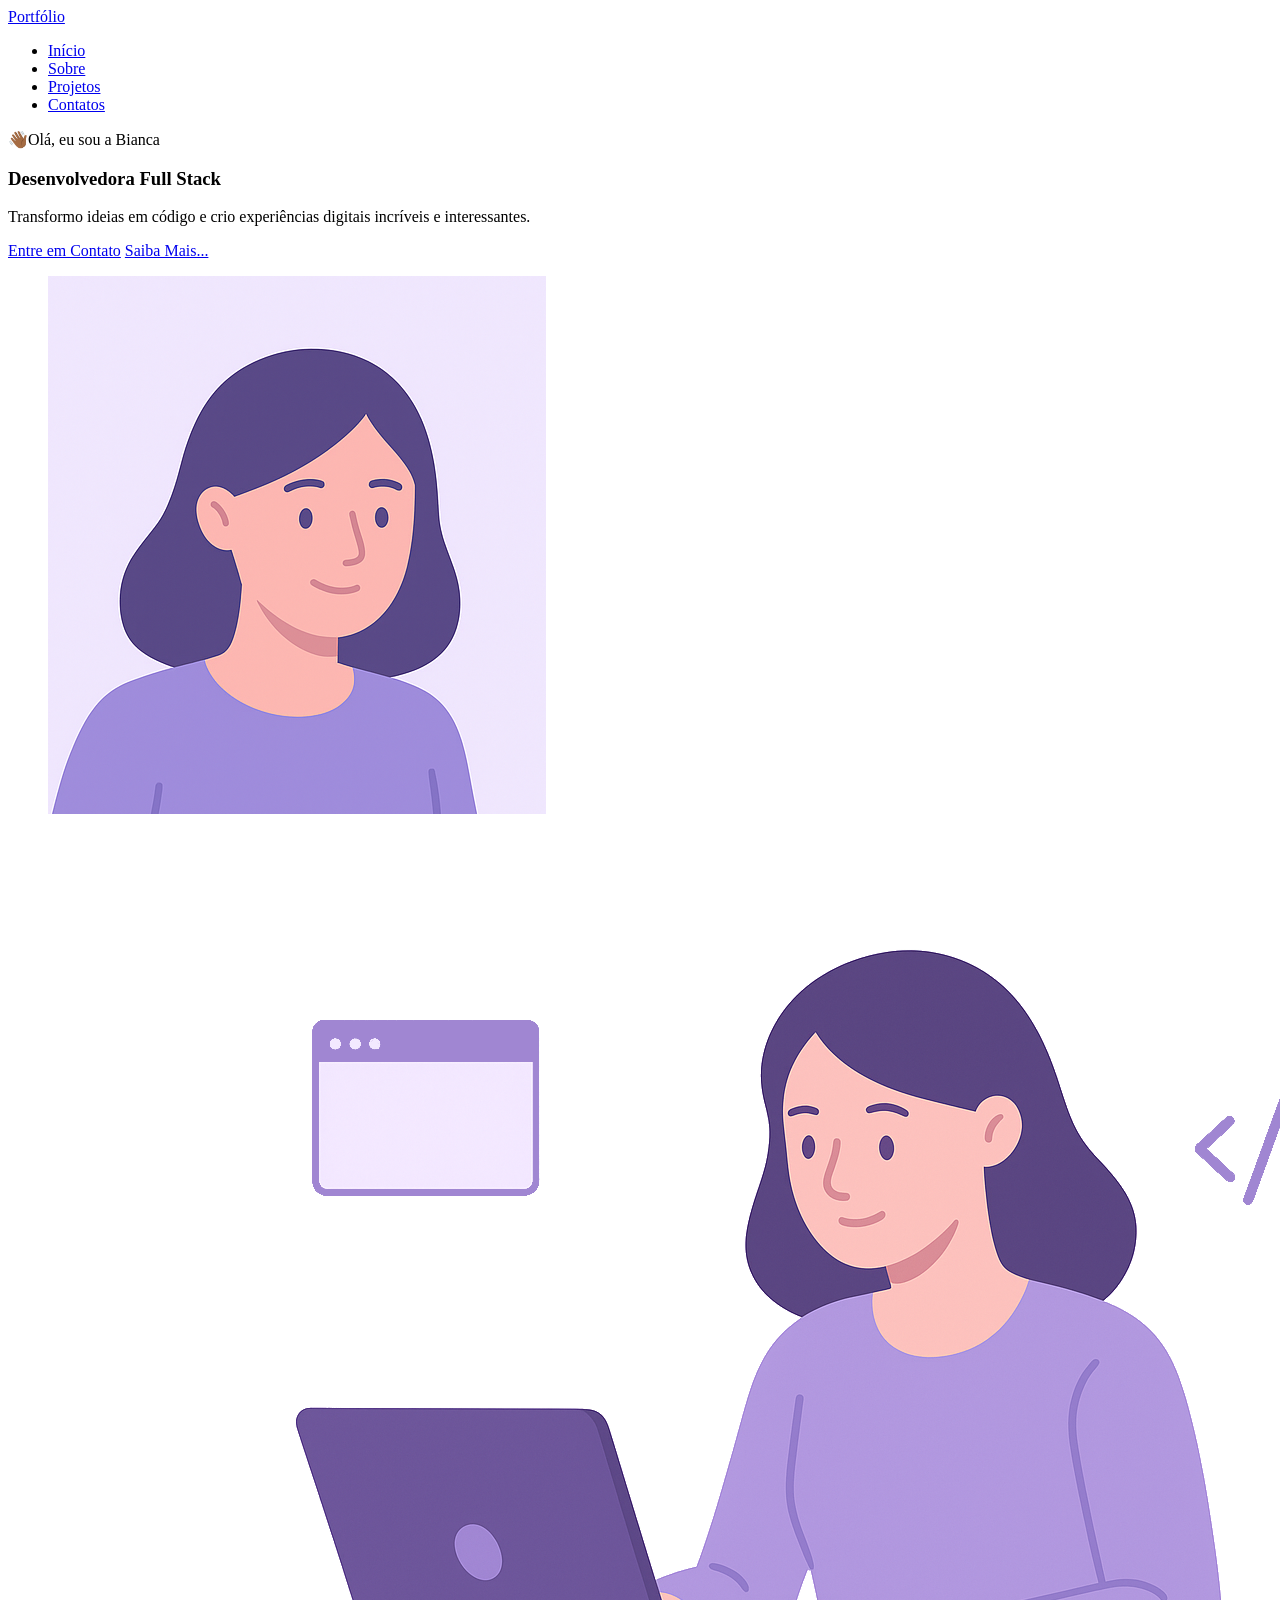
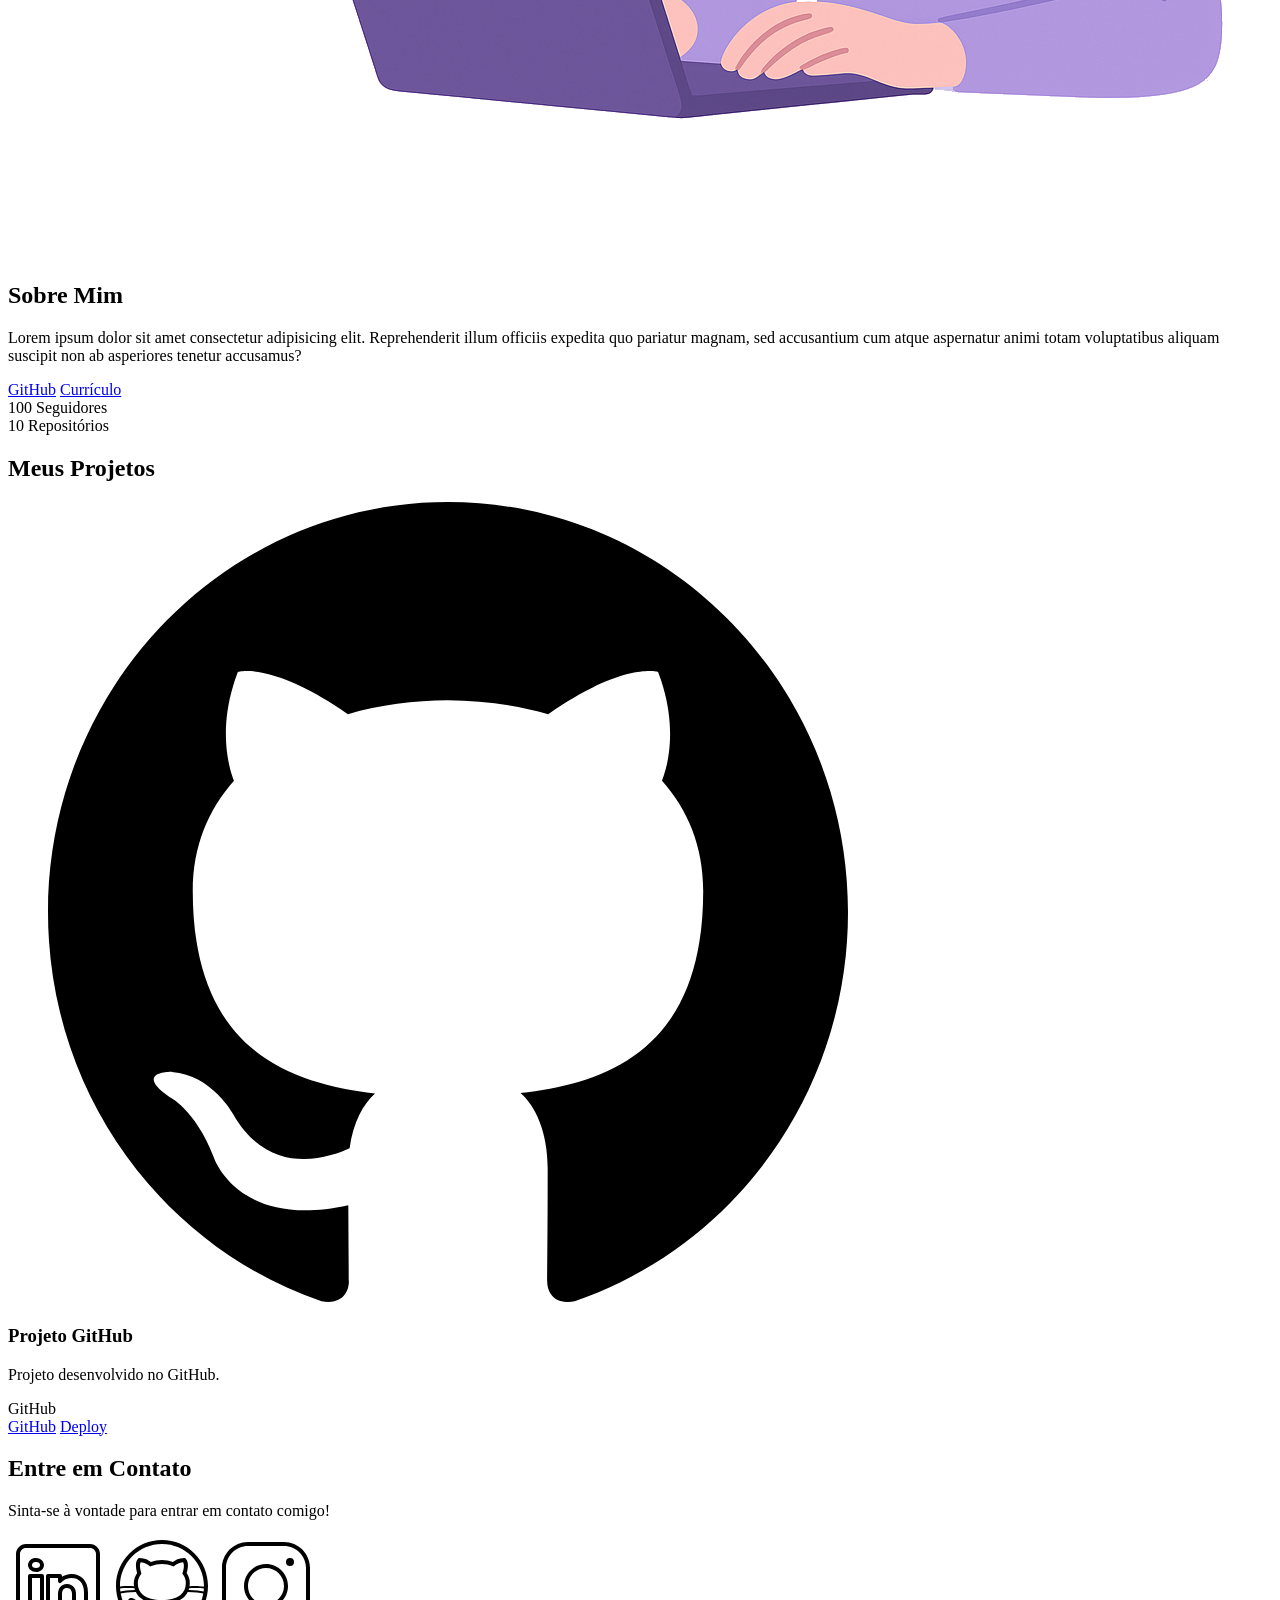
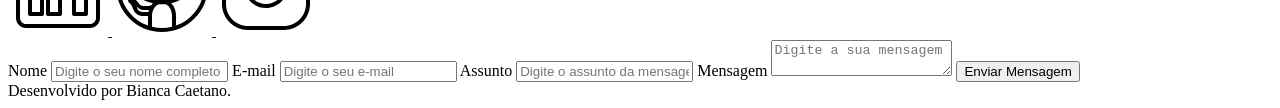
==== index.html @ be27472c "✨ New Feature: Construção da Página index.html" ====
<!doctype html>
<html lang="pt-br">
  <head>
    <meta charset="UTF-8" />
    <meta name="viewport" content="width=device-width, initial-scale=1.0" />
    <meta name="author" content="Bianca Caetano" />
    <meta
      name="description"
      content="Portfólio de Bianca Caetano,
               desenvolvedora Full Stack especializado em criar experiências 
               digitais incríveis. Conheça meus projetos e entre em contato."
    />
    <meta name="robots" content="index, follow" />
    <meta name="googlebot" content="index, follow" />
    <link rel="icon" type="image/svg+xml" href="./assets/img/favicon.svg" />

    <title>Portfólio da Bianca</title>
  </head>
  <body>
    <!-- Cabeçalho da Página -->
    <header>
      <!-- Titulo do Cabeçalho -->
      <a href="index.html" id="titulo">Portfólio</a>

      <!-- Menu de Navegação -->
      <nav>
        <ul class="menu-list">
          <li><a href="#hero">Início</a></li>
          <li><a href="#about">Sobre</a></li>
          <li><a href="#projects">Projetos</a></li>
          <li><a href="#contact">Contatos</a></li>
        </ul>
      </nav>
    </header>

    <!-- Seção Principal  -->
    <main>
      <!-- Seção Hero -->
      <section id="hero" class="section-container hero-container">
        <!-- Boas Vindas -->
        <article class="hero-content">
          <span> 👋🏾Olá, eu sou a Bianca </span>
          <h1>Desenvolvedora Full Stack</h1>
          <p>
            Transformo ideias em código e crio experiências digitais incríveis e
            interessantes.
          </p>
          <div class="buttons-container">
            <a href="#contact" class="botao">Entre em Contato</a>
            <a href="#about" class="botao-outline">Saiba Mais...</a>
          </div>
        </article>

        <!-- Imagem da Seção Hero -->
        <figure class="hero-image">
          <img
            src="./assets/img/avatar_dev_woman.svg"
            alt="Foto do autor do site"
            class="float-animation"
          />
        </figure>
      </section>

      <!-- Seção About -->
      <section id="about" class="section-container about-container">
        <!-- Imagem da Seção About -->
        <figure class="about-image">
          <img
            src="./assets/img/foto_dev_woman.svg"
            alt="Foto do perfil do autor"
          />
        </figure>

        <!-- Conteúdo da Seção About -->
        <article class="about-content">
          <h2>Sobre Mim</h2>
          <p>
            Lorem ipsum dolor sit amet consectetur adipisicing elit.
            Reprehenderit illum officiis expedita quo pariatur magnam, sed
            accusantium cum atque aspernatur animi totam voluptatibus aliquam
            suscipit non ab asperiores tenetur accusamus?
          </p>
          <p>
            <!-- mais um paragrafo sobre mim (pitch) -->
          </p>

          <!-- Links (GitHub + Currículo) e Dados do GitHub -->
          <div class="about-buttons-data">
            <!-- Links -->
            <div class="buttons-container">
              <a href="#" target="_blank" class="botao">GitHub</a>
              <a href="#" target="_blank" class="botao-outline">Currículo</a>
            </div>

            <!-- Dados -->
            <div class="data-container">
              <!-- Seguidores -->
              <div class="data-item">
                <span class="data-number">100</span>
                <span class="data-label">Seguidores</span>
              </div>

              <!-- Repositórios Públicos -->
              <div class="data-item">
                <span class="data-number">10</span>
                <span class="data-label">Repositórios</span>
              </div>
            </div>
          </div>
        </article>
      </section>

      <!-- Seção Projects -->
      <section id="projects" class="section-container projects-container">
        <h2>Meus Projetos</h2>

        <!-- Swipper Container -->
        <div class="swipper projects-swipper">
          <div class="swipper-wrapper">
            <div class="swipper-slide">
              <article class="project-card">
                <!-- Ícone da Tecnologia padrão do Projeto -->
                <figure class="project-image">
                  <img
                    src="./assets/icons/languages/github.svg"
                    alt="Ícone do GitHub"
                  />
                </figure>

                <!-- Conteúdo do Projeto -->
                <div class="project-content">
                  <h3>Projeto GitHub</h3>
                  <p>Projeto desenvolvido no GitHub.</p>

                  <!-- Tags do Projeto -->
                  <div class="project-tags">
                    <span class="tag">GitHub</span>
                  </div>

                  <!-- Links do Projeto -->
                  <div class="project-buttons">
                    <a href="#" target="_blank" class="botao botao-sm"
                      >GitHub</a
                    >

                    <a href="#" target="_blank" class="botao-outline botao-sm"
                      >Deploy</a
                    >
                  </div>
                </div>
              </article>
            </div>
          </div>

          <!-- Botões de Navegação -->
          <div class="swipper-button-next"></div>
          <div class="swipper-button-prev"></div>
          <!-- paginação do carrossel -->

          <div class="swipper-pagination"></div>
        </div>
      </section>

      <!-- Seção Contact -->
      <section id="contact" class="section-container contact-container">
        <!-- Redes Sociais -->
        <article class="contact-info">
          <h2>Entre em Contato</h2>
          <p>Sinta-se à vontade para entrar em contato comigo!</p>

          <div class="social-container">
            <!-- Links para as Redes Sociais -->
            <a
              href="#"
              target="_blank"
              class="social-icon"
              aria-label="LinkedIn"
            >
              <img
                src="./assets/icons/social/linkedin.svg"
                alt="Link para o LinkedIn"
              />
            </a>
            <a href="#" target="_blank" class="social-icon" aria-label="GitHub">
              <img
                src="./assets/icons/social/github.svg"
                alt="Link para o GitHub"
              />
            </a>
            <a
              href="#"
              target="_blank"
              class="social-icon"
              aria-label="Instagram"
            >
              <img
                src="./assets/icons/social/instagram.svg"
                alt="Link para o Instagram"
              />
            </a>
            <!-- Rede Extra -->
            <!-- <a
              href="#"
              target="_blank"
              class="social-icon"
              aria-label=""
            >
              <img
                src="./assets/icons/social/___.svg"
                alt="Link para o "
              />
            </a> -->
          </div>
        </article>

        <!-- Formulário de Contato -->
        <form id="formulario">
          <label for="nome"> Nome </label>
          <input id="nome" name="nome" type="text" placeholder="Digite o seu nome completo">
          <span id="erro-nome"></span>

          <label for="email"> E-mail </label>
          <input id="email" name="email" type="text" placeholder="Digite o seu e-mail">
          <span id="erro-email"></span>

          <label for="assunto"> Assunto </label>
          <input id="assunto" name="assunto" type="text" placeholder="Digite o assunto da mensagem">
          <span id="erro-assunto"></span>

          <label for="mensagem">Mensagem</label>
          <textarea id="mensagem" name="mensagem" placeholder="Digite a sua mensagem"></textarea>
          <span id="erro-mensagem"></span>

          <button class="botao" type="submit">Enviar Mensagem</button>

        </form>
      </section>
    </main>

    <!-- Rodapé da Página -->
    <footer>
        Desenvolvido por Bianca Caetano.
    </footer>
  </body>
</html>
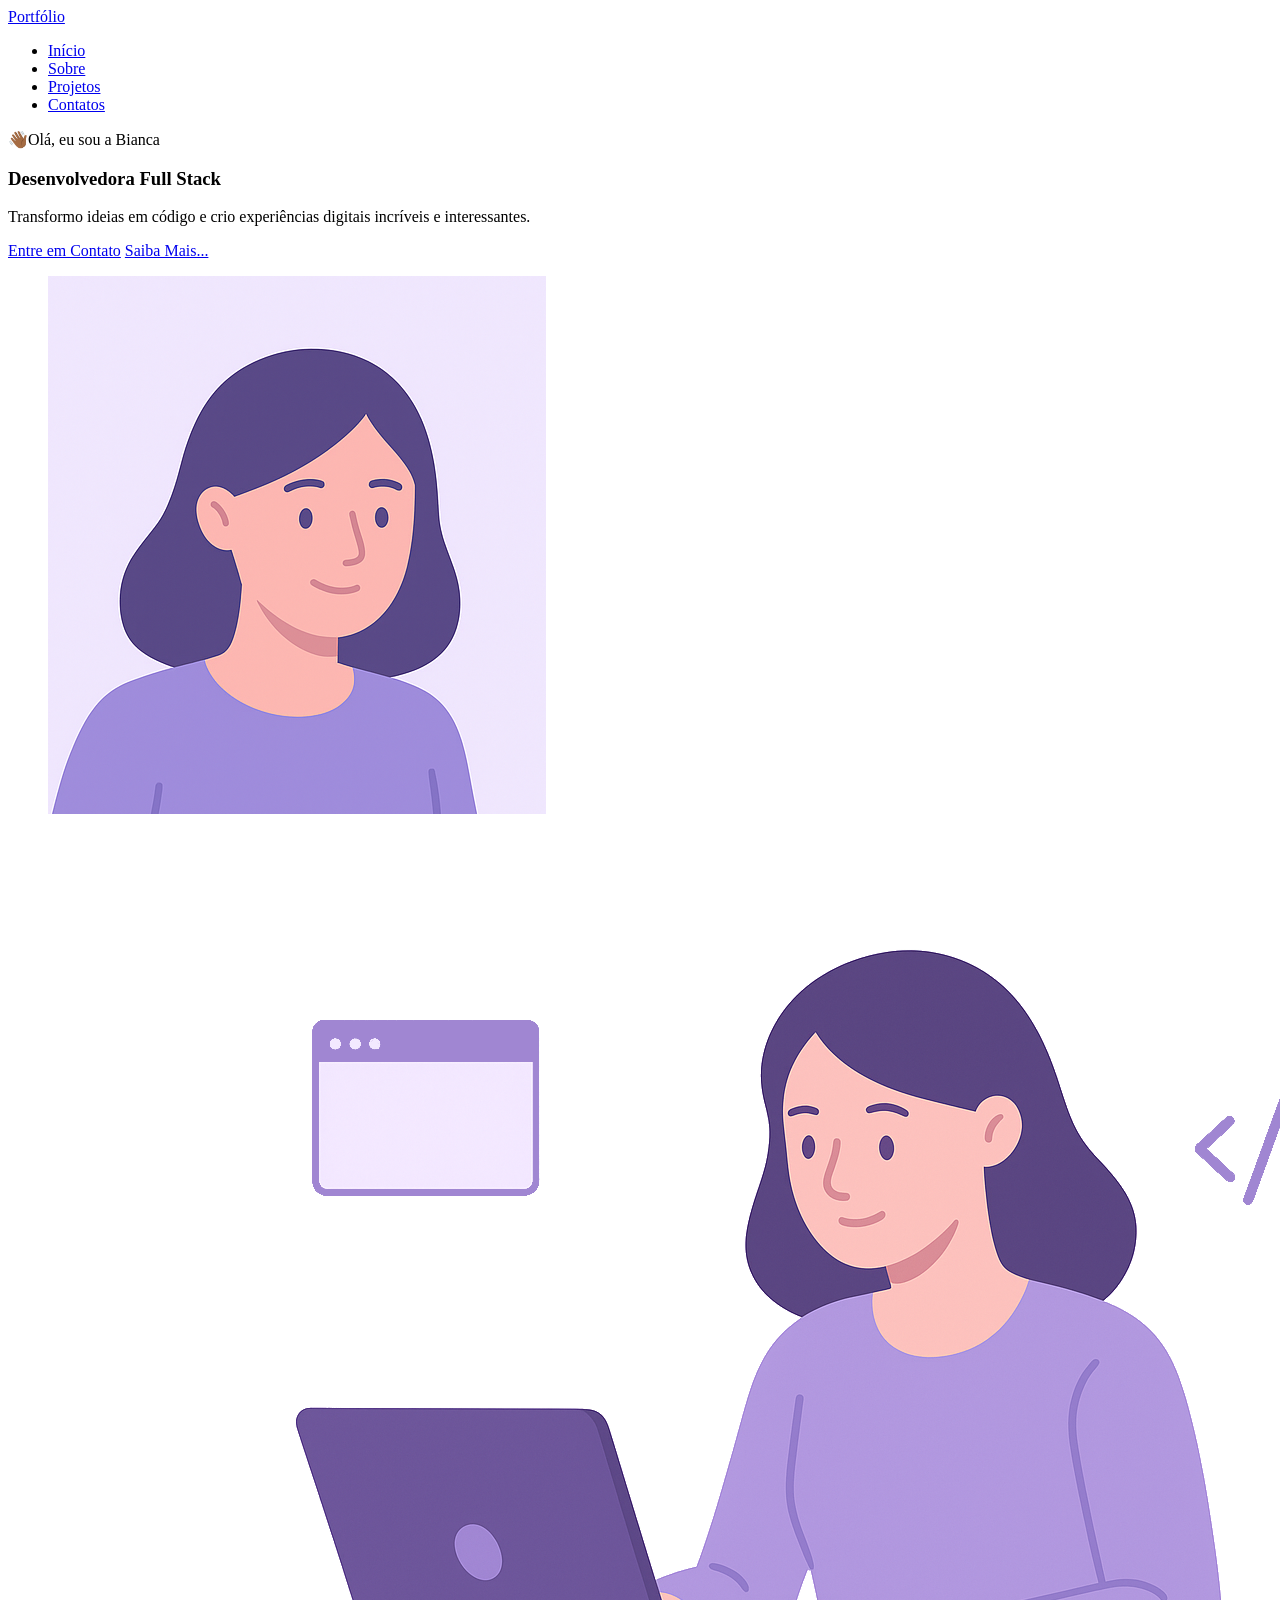
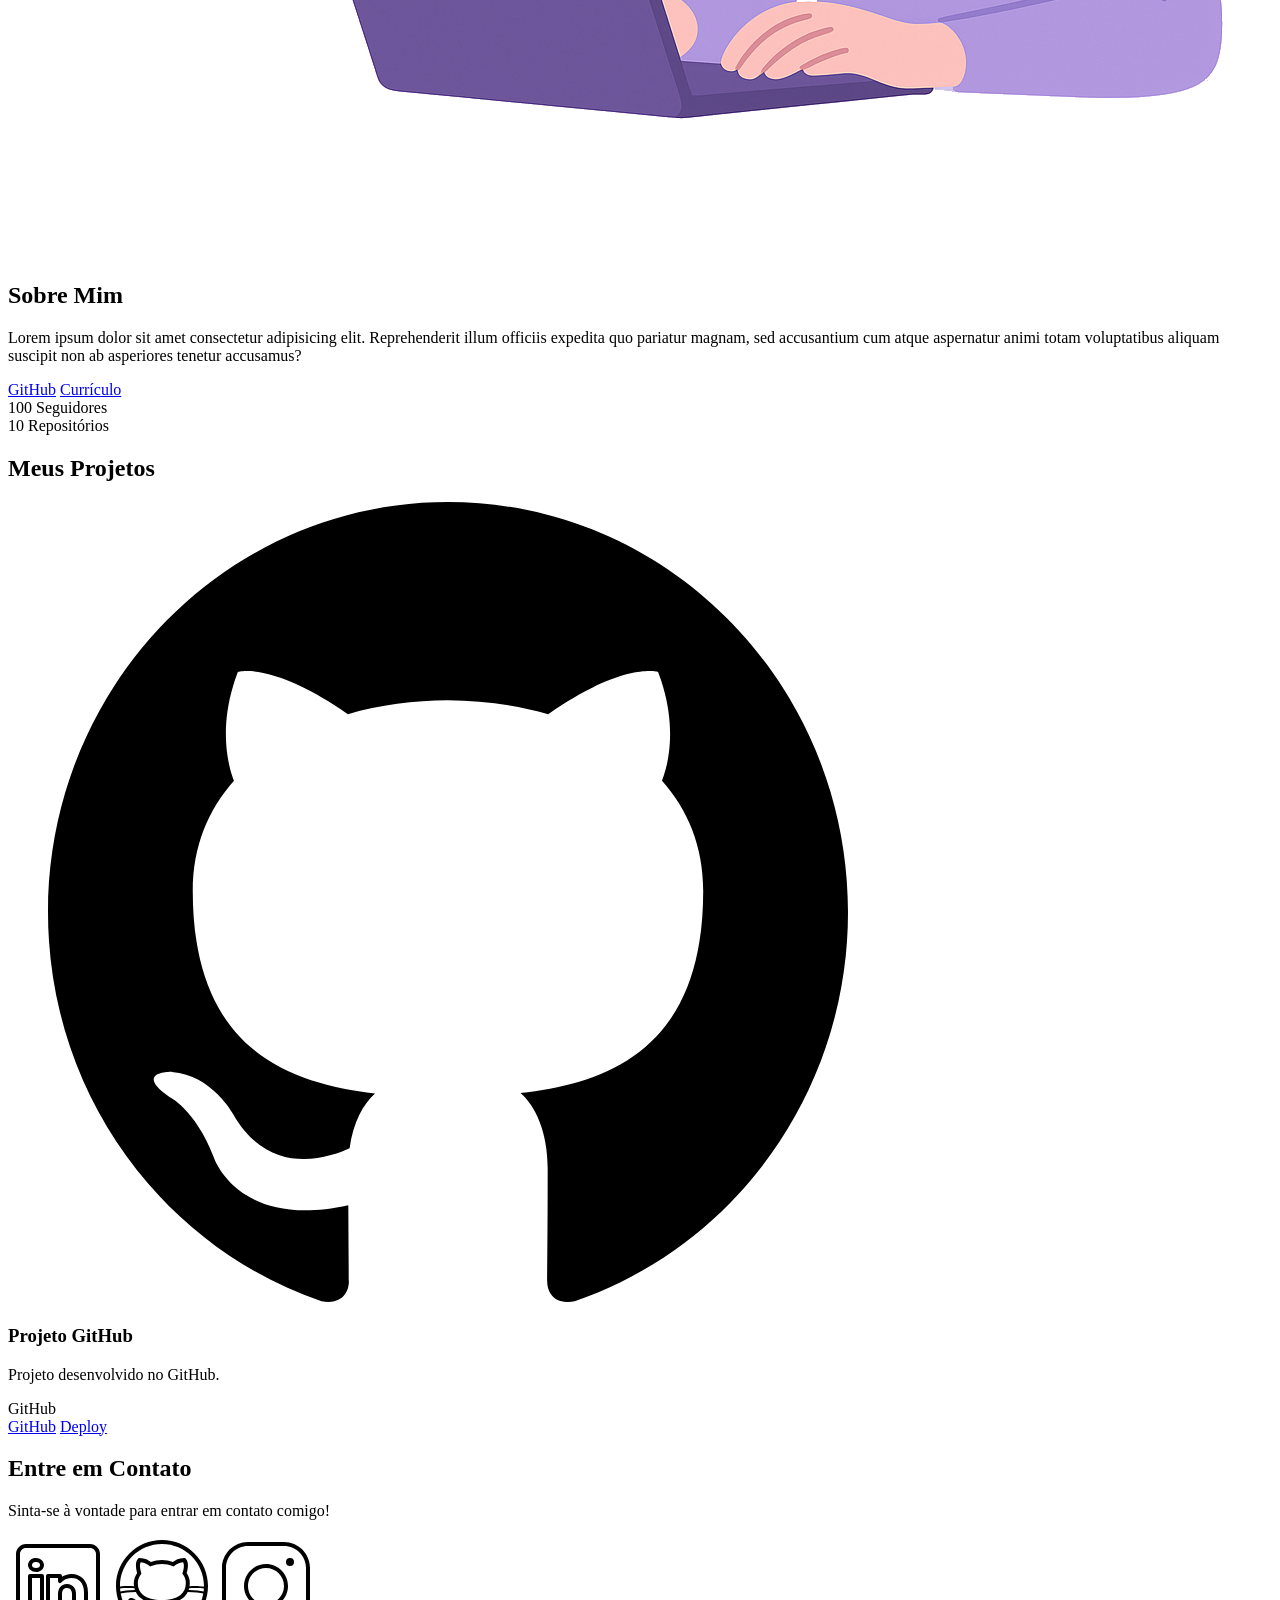
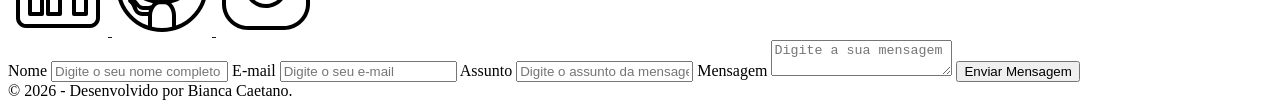
==== commit aeb15508: "📚 chore: Atualização do README, correção do success.html e adicionei o copyright" ====
--- a/index.html
+++ b/index.html
@@ -13,8 +13,9 @@
     <meta name="robots" content="index, follow" />
     <meta name="googlebot" content="index, follow" />
     <link rel="icon" type="image/svg+xml" href="./assets/img/favicon.svg" />
-
-    <title>Portfólio da Bianca</title>
+    <link rel="import" href="success.html" />
+
+    <title>Bianca Caetano - Portfólio</title>
   </head>
   <body>
     <!-- Cabeçalho da Página -->
@@ -239,7 +240,7 @@
 
     <!-- Rodapé da Página -->
     <footer>
-        Desenvolvido por Bianca Caetano.
+        &copy; 2026 - Desenvolvido por Bianca Caetano.
     </footer>
   </body>
 </html>
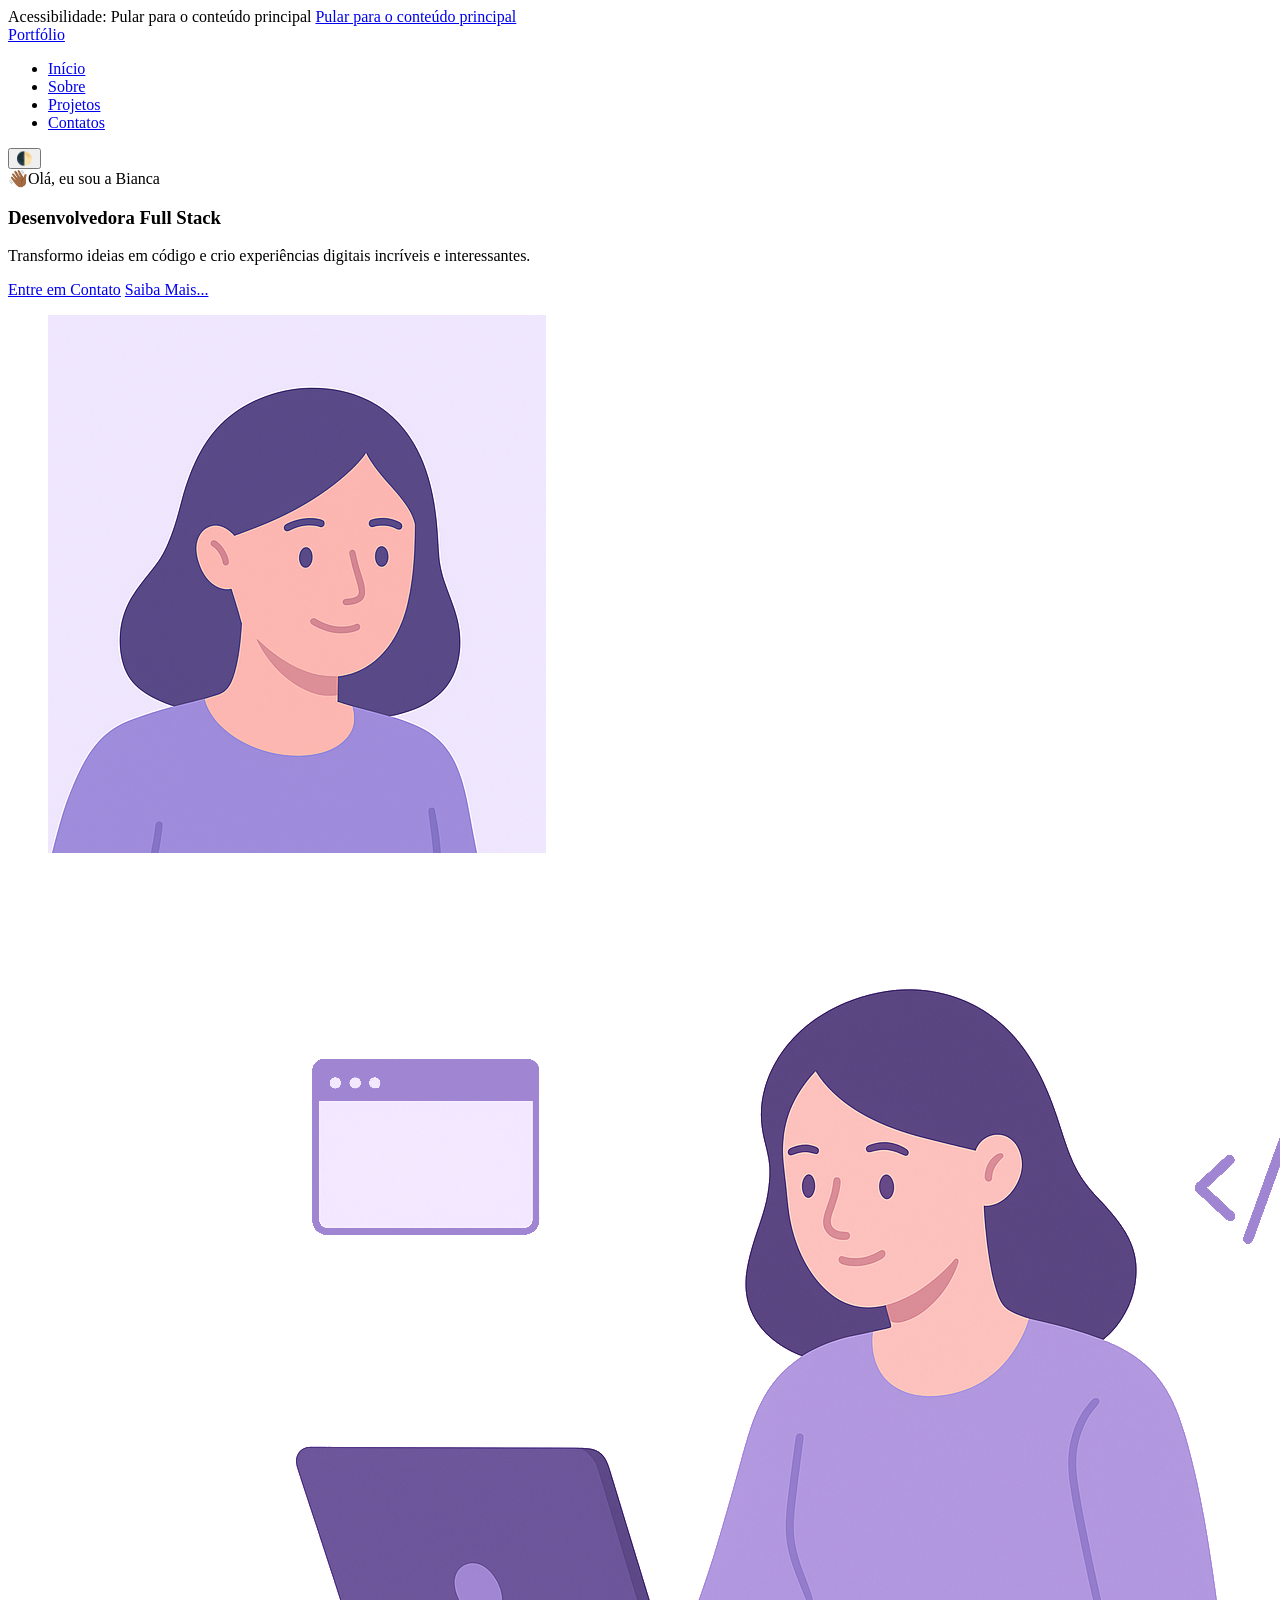
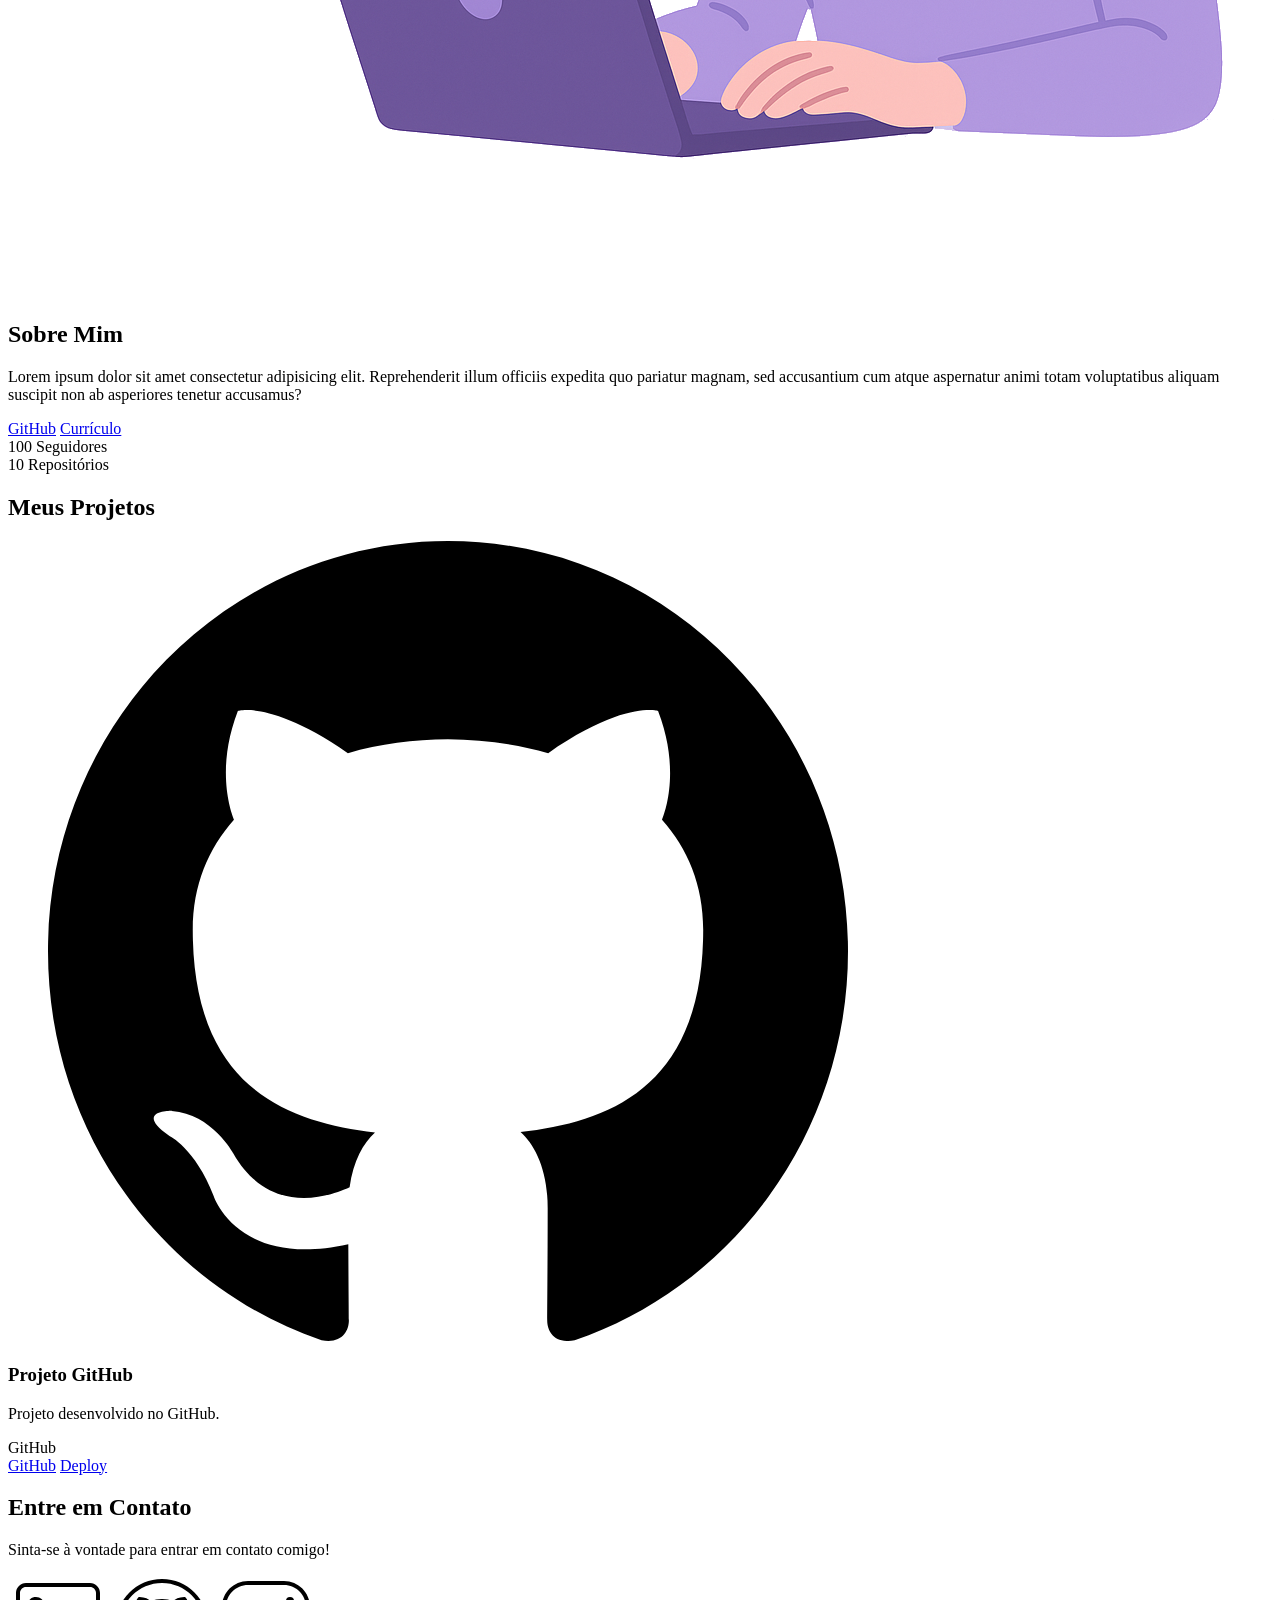
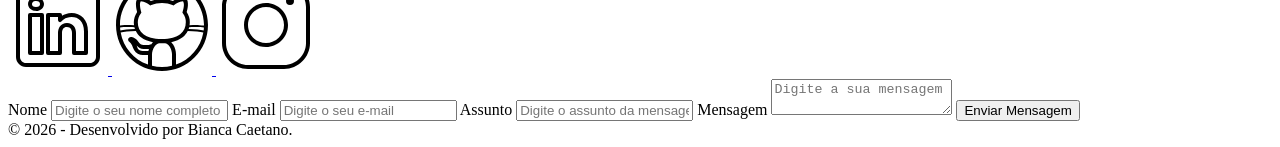
==== commit fe0349e9: "💥 NEW: Adicionei um TODO list e preparei o HTML para Dark Mode e Acessibilidade" ====
--- a/index.html
+++ b/index.html
@@ -18,6 +18,9 @@
     <title>Bianca Caetano - Portfólio</title>
   </head>
   <body>
+    Acessibilidade: Pular para o conteúdo principal
+    <a href="#main-content" class="skip-link">Pular para o conteúdo principal</a>
+
     <!-- Cabeçalho da Página -->
     <header>
       <!-- Titulo do Cabeçalho -->
@@ -31,11 +34,17 @@
           <li><a href="#projects">Projetos</a></li>
           <li><a href="#contact">Contatos</a></li>
         </ul>
+        
+        <!-- Botão Toggle Dark Mode -->
+        <button id="theme-toggle" class="theme-btn" aria-label="Alternar para modo escuro">
+          <!-- Ícone será inserido via CSS ou SVG aqui -->
+          <span>🌓</span> 
+        </button>
       </nav>
     </header>
 
     <!-- Seção Principal  -->
-    <main>
+    <main id="main-content">
       <!-- Seção Hero -->
       <section id="hero" class="section-container hero-container">
         <!-- Boas Vindas -->
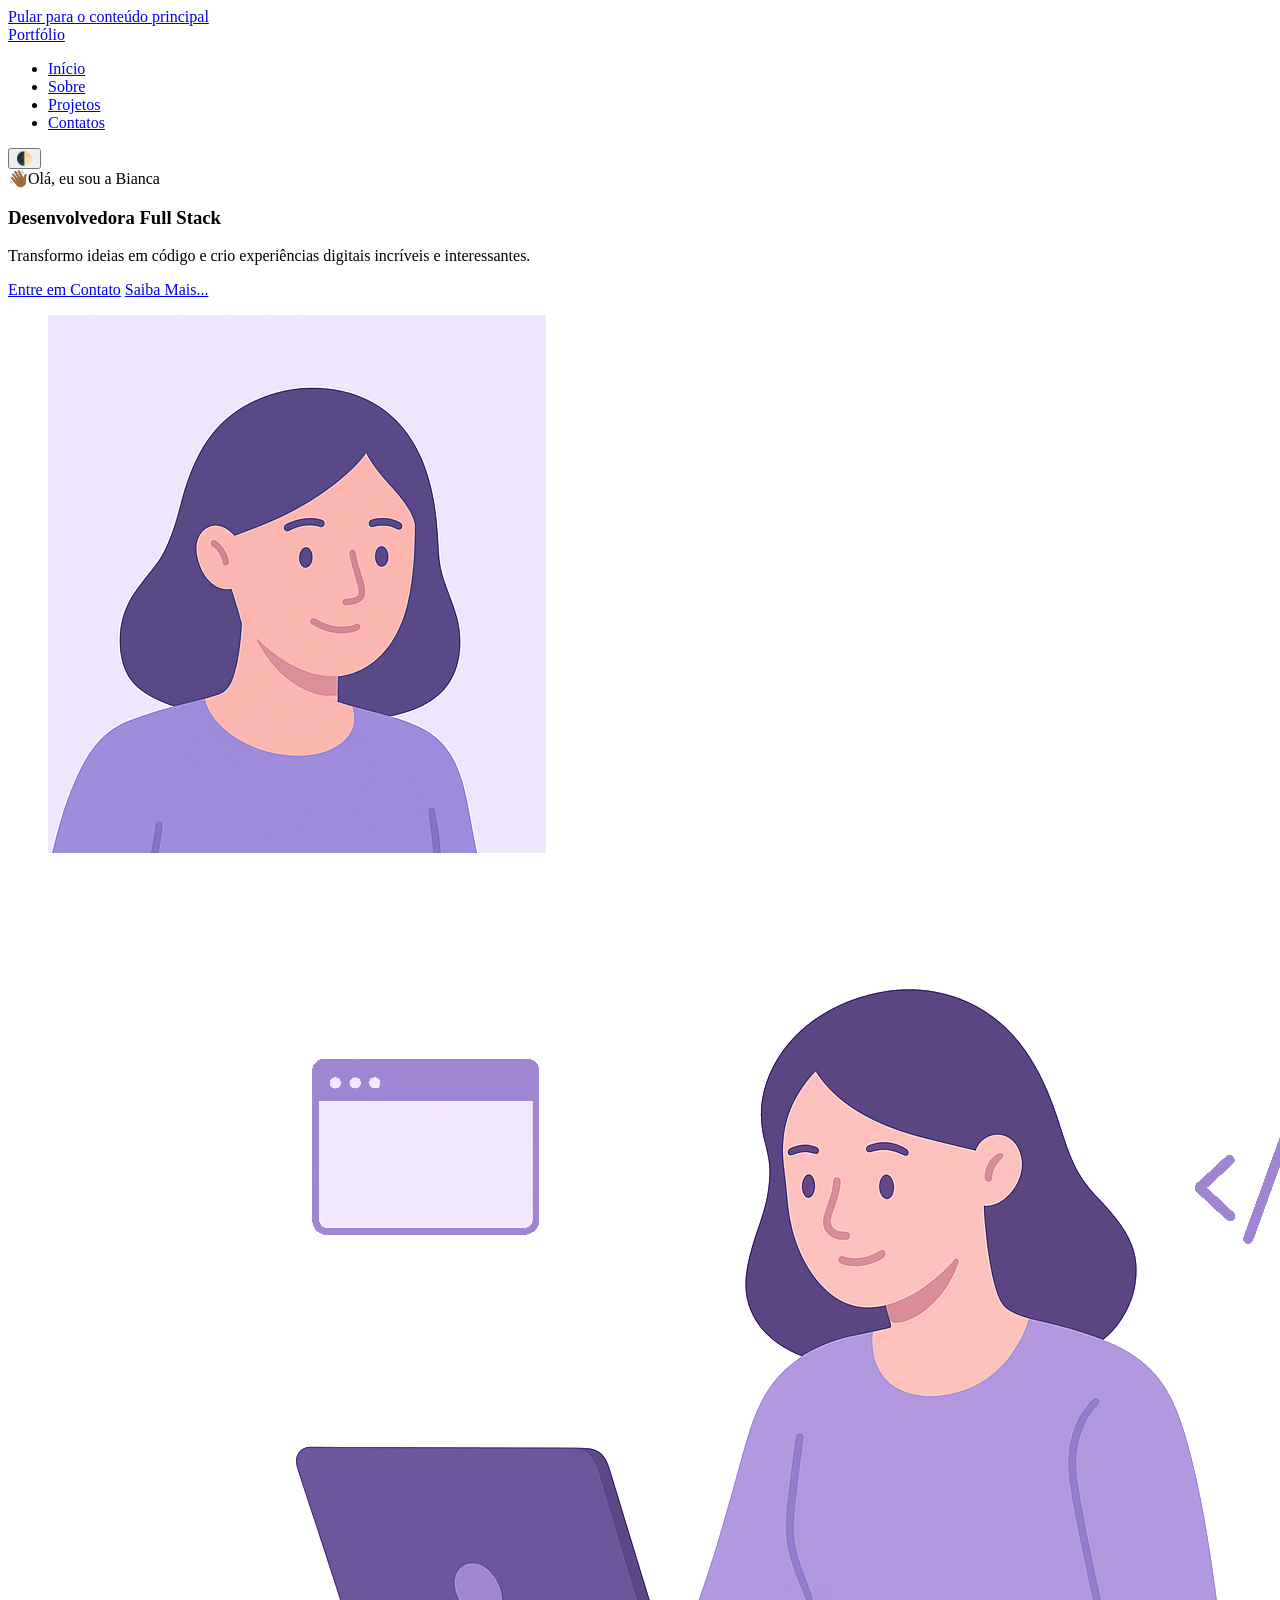
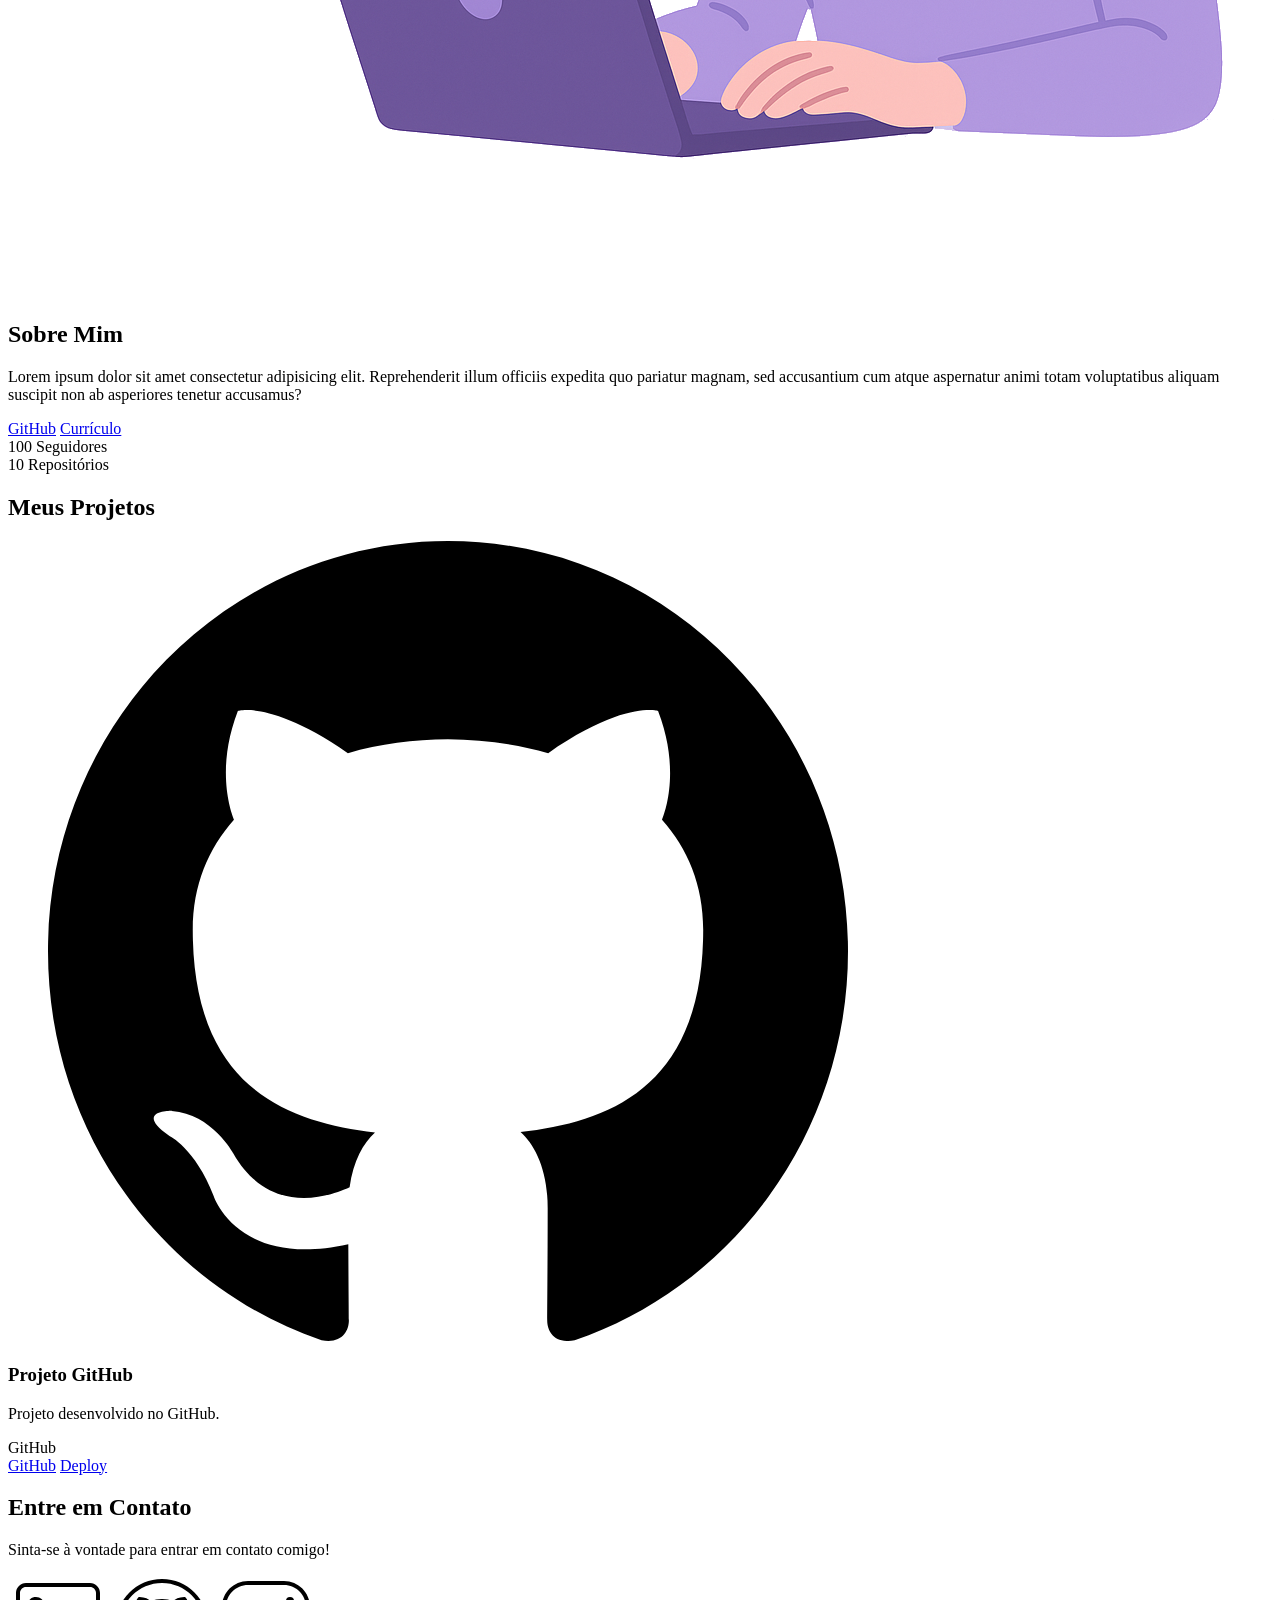
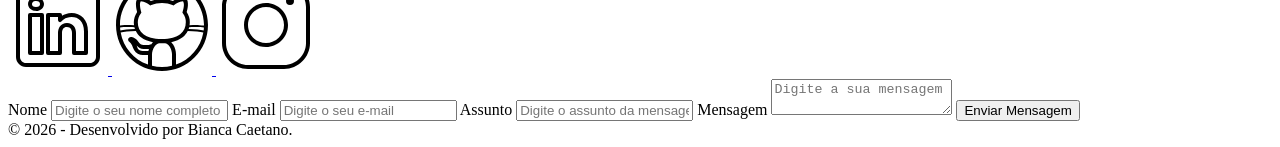
==== commit 632b39b6: "💥 NEW:  Adicionei um TODO list e preparei o HTML para Dark Mode e Acessibilidade" ====
--- a/index.html
+++ b/index.html
@@ -18,8 +18,8 @@
     <title>Bianca Caetano - Portfólio</title>
   </head>
   <body>
-    Acessibilidade: Pular para o conteúdo principal
-    <a href="#main-content" class="skip-link">Pular para o conteúdo principal</a>
+    <!-- Acessibilidade: Pular para o conteúdo principal -->
+    <a href="#hero" class="skip-link">Pular para o conteúdo principal</a>
 
     <!-- Cabeçalho da Página -->
     <header>
@@ -34,7 +34,7 @@
           <li><a href="#projects">Projetos</a></li>
           <li><a href="#contact">Contatos</a></li>
         </ul>
-        
+
         <!-- Botão Toggle Dark Mode -->
         <button id="theme-toggle" class="theme-btn" aria-label="Alternar para modo escuro">
           <!-- Ícone será inserido via CSS ou SVG aqui -->
@@ -44,7 +44,7 @@
     </header>
 
     <!-- Seção Principal  -->
-    <main id="main-content">
+    <main>
       <!-- Seção Hero -->
       <section id="hero" class="section-container hero-container">
         <!-- Boas Vindas -->
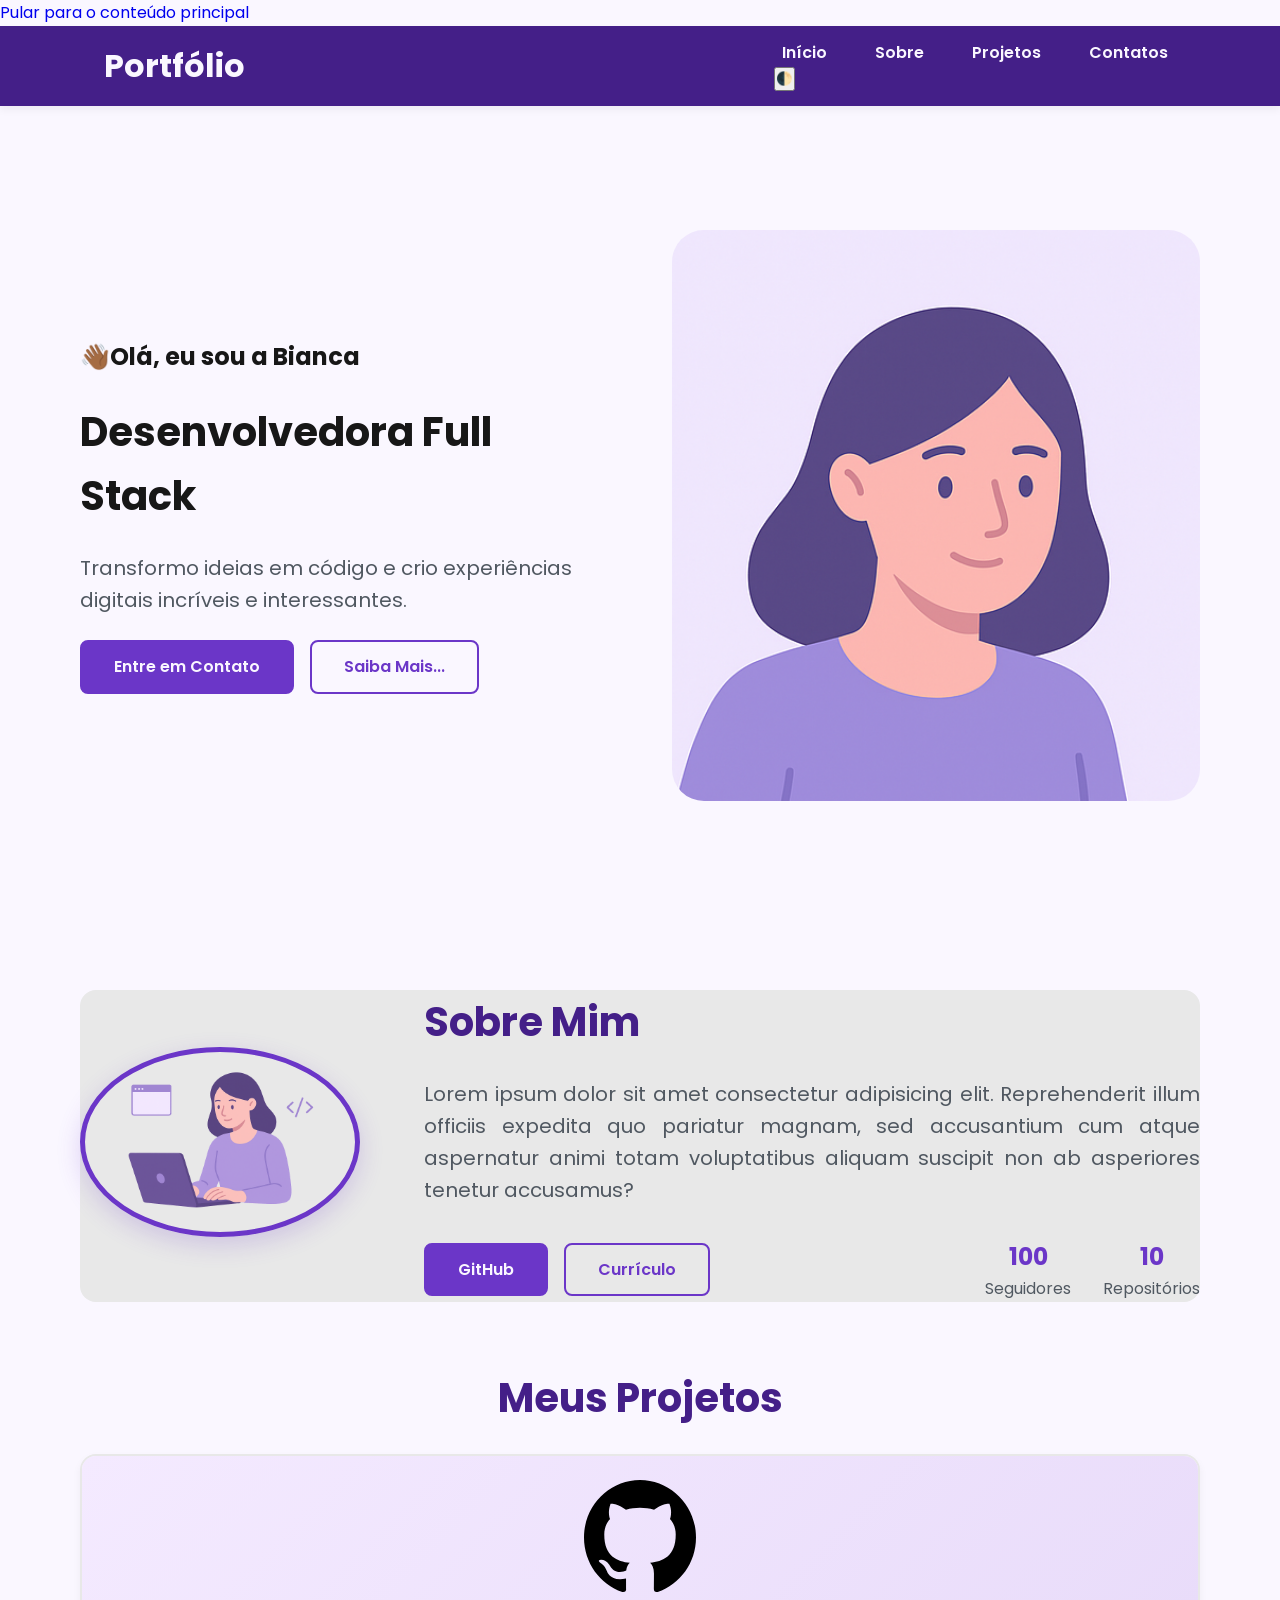
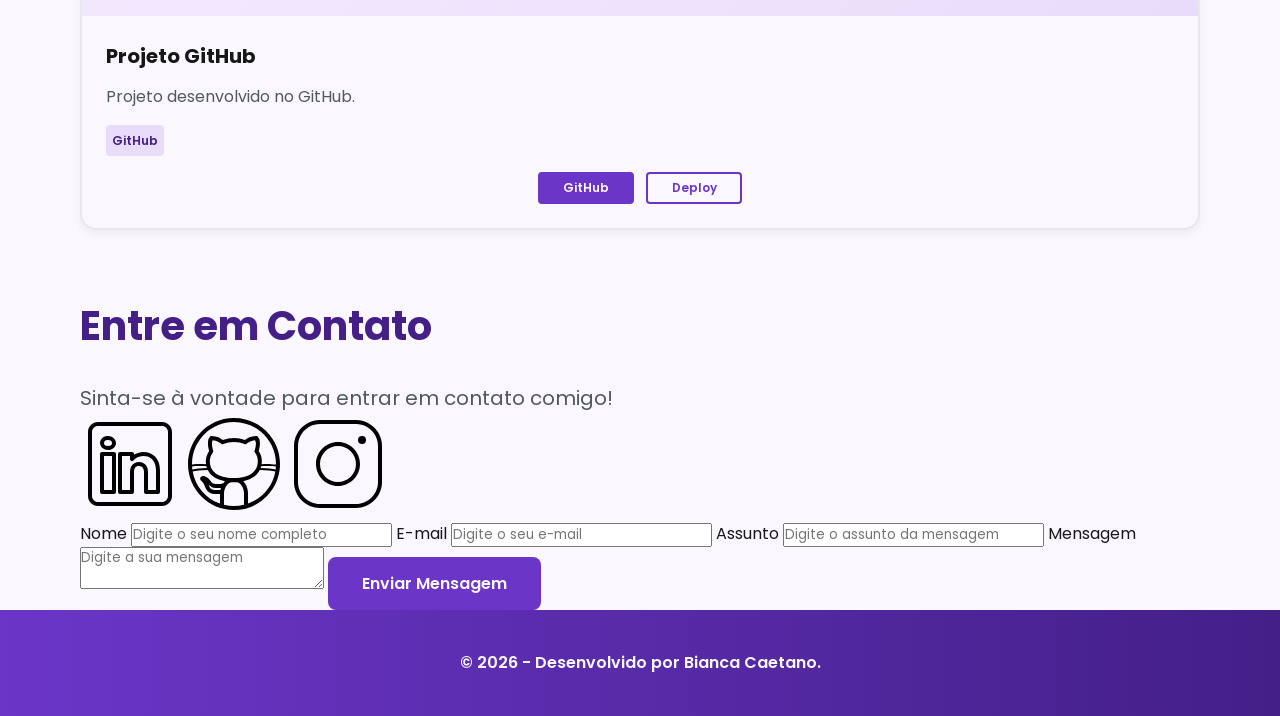
==== commit 7be7532a: "💄 UI: Estilização da Seção Projects" ====
--- a/index.html
+++ b/index.html
@@ -1,6 +1,18 @@
 <!doctype html>
 <html lang="pt-br">
   <head>
+    <!-- Fontes do Google -->
+    <!-- utilize a api do google fonts -->
+    <link rel="preconnect" href="https://fonts.googleapis.com" />
+    <link rel="preconnect" href="https://fonts.gstatic.com" crossorigin />
+
+    <!-- e utilize a fonte do gogle - a fonte poppins -->
+    <!-- Fonte do Google - Poppins -->
+    <link
+      href="https://fonts.googleapis.com/css2?family=Poppins&display=swap"
+      rel="stylesheet"
+    />
+
     <meta charset="UTF-8" />
     <meta name="viewport" content="width=device-width, initial-scale=1.0" />
     <meta name="author" content="Bianca Caetano" />
@@ -15,6 +27,9 @@
     <link rel="icon" type="image/svg+xml" href="./assets/img/favicon.svg" />
     <link rel="import" href="success.html" />
 
+    <!-- CSS principal da página -->
+    <link rel="stylesheet" href="./assets/css/style.css" />
+
     <title>Bianca Caetano - Portfólio</title>
   </head>
   <body>
@@ -23,24 +38,30 @@
 
     <!-- Cabeçalho da Página -->
     <header>
-      <!-- Titulo do Cabeçalho -->
-      <a href="index.html" id="titulo">Portfólio</a>
-
-      <!-- Menu de Navegação -->
-      <nav>
-        <ul class="menu-list">
-          <li><a href="#hero">Início</a></li>
-          <li><a href="#about">Sobre</a></li>
-          <li><a href="#projects">Projetos</a></li>
-          <li><a href="#contact">Contatos</a></li>
-        </ul>
-
-        <!-- Botão Toggle Dark Mode -->
-        <button id="theme-toggle" class="theme-btn" aria-label="Alternar para modo escuro">
-          <!-- Ícone será inserido via CSS ou SVG aqui -->
-          <span>🌓</span> 
-        </button>
-      </nav>
+      <div class="menu-content">
+        <!-- Titulo do Cabeçalho -->
+        <a href="index.html" id="titulo">Portfólio</a>
+
+        <!-- Menu de Navegação -->
+        <nav>
+          <ul class="menu-list">
+            <li><a href="#hero">Início</a></li>
+            <li><a href="#about">Sobre</a></li>
+            <li><a href="#projects">Projetos</a></li>
+            <li><a href="#contact">Contatos</a></li>
+          </ul>
+
+          <!-- Botão Toggle Dark Mode -->
+          <button
+            id="theme-toggle"
+            class="theme-btn"
+            aria-label="Alternar para modo escuro"
+          >
+            <!-- Ícone será inserido via CSS ou SVG aqui -->
+            <span>🌓</span>
+          </button>
+        </nav>
+      </div>
     </header>
 
     <!-- Seção Principal  -->
@@ -226,30 +247,46 @@
         <!-- Formulário de Contato -->
         <form id="formulario">
           <label for="nome"> Nome </label>
-          <input id="nome" name="nome" type="text" placeholder="Digite o seu nome completo">
+          <input
+            id="nome"
+            name="nome"
+            type="text"
+            placeholder="Digite o seu nome completo"
+          />
           <span id="erro-nome"></span>
 
           <label for="email"> E-mail </label>
-          <input id="email" name="email" type="text" placeholder="Digite o seu e-mail">
+          <input
+            id="email"
+            name="email"
+            type="text"
+            placeholder="Digite o seu e-mail"
+          />
           <span id="erro-email"></span>
 
           <label for="assunto"> Assunto </label>
-          <input id="assunto" name="assunto" type="text" placeholder="Digite o assunto da mensagem">
+          <input
+            id="assunto"
+            name="assunto"
+            type="text"
+            placeholder="Digite o assunto da mensagem"
+          />
           <span id="erro-assunto"></span>
 
           <label for="mensagem">Mensagem</label>
-          <textarea id="mensagem" name="mensagem" placeholder="Digite a sua mensagem"></textarea>
+          <textarea
+            id="mensagem"
+            name="mensagem"
+            placeholder="Digite a sua mensagem"
+          ></textarea>
           <span id="erro-mensagem"></span>
 
           <button class="botao" type="submit">Enviar Mensagem</button>
-
         </form>
       </section>
     </main>
 
     <!-- Rodapé da Página -->
-    <footer>
-        &copy; 2026 - Desenvolvido por Bianca Caetano.
-    </footer>
+    <footer>&copy; 2026 - Desenvolvido por Bianca Caetano.</footer>
   </body>
 </html>
--- a/assets/css/style.css
+++ b/assets/css/style.css
@@ -0,0 +1,539 @@
+/* Reset do Navegador */
+
+* {
+  margin: 0;
+  padding: 0;
+  box-sizing: border-box;
+  font-family: "Poppins", sans-serif;
+  font-weight: 400;
+  /*essa geralmente é regular*/
+  text-decoration: none;
+  outline: none;
+}
+
+/* Variáveis */
+:root {
+  /* Paleta de Cores - Purple */
+  --purple-50: #f4eaff;
+  --purple-100: #e9dcfa;
+  --purple-200: #cdb3f0;
+  --purple-300: #b186e5;
+  --purple-400: #9460db;
+  --purple-500: #6b36c8;
+  --purple-600: #5b2ca0;
+  --purple-700: #4c2177;
+  --purple-800: #441f88;
+  --purple-900: #2a0e4d;
+  --purple-950: #1a0730;
+
+  /* Cores Neutras */
+  --gray-200: #e8e8e8;
+  --gray-400: #505861;
+  --black: #171717;
+  --white: #faf7ff;
+
+  /* Cores de Estado */
+  --error: #e63946;
+
+  /* Sombras */
+  --shadow-sm: 0 0.25rem 0.5rem rgba(0, 0, 0, 0.05);
+  --shadow-md: 0 0.25rem 0.75rem rgba(107, 54, 200, 0.3);
+  --shadow-lg: 0 0.5rem 1.5rem rgba(107, 54, 200, 0.2);
+
+  /* Espaçamentos */
+  --spacing-xs: 0.5rem;
+  --spacing-sm: 1rem;
+  --spacing-md: 1.5rem;
+  --spacing-lg: 2rem;
+  --spacing-xl: 3rem;
+  --spacing-2xl: 4rem;
+
+  /* Tamanhos de Fonte */
+  --text-sm: 0.75rem;
+  --text-base: 1rem;
+  --text-lg: 1.25rem;
+  --text-xl: 1.5rem;
+  --text-2xl: 2rem;
+  --text-3xl: 2.5rem;
+
+  /* Border Radius */
+  --radius-sm: 0.25rem;
+  --radius-md: 0.5rem;
+  --radius-lg: 1rem;
+  --radius-xl: 2rem;
+  --radius-full: 50%;
+
+  /* Animação Padrão */
+  --transition-default: all 0.3s ease;
+}
+
+/* Configurações Básicas */
+
+html {
+  scroll-behavior: smooth;
+}
+
+body {
+  display: flex;
+  flex-direction: column;
+  min-height: 100vh;
+  background-color: var(--white);
+  line-height: 1.6;
+  /*espaçamento entre linhas - tipo espaçamento do Word*/
+  color: var(--black);
+}
+
+/* Configuração da Main */
+main {
+  flex: 1;
+}
+
+/* Configurações das Seções - Base Comum */
+
+.section-container {
+  max-width: 70rem;
+  margin: 0 auto;
+  padding: var(--spacing-xl) var(--space-md);
+  scroll-margin-top: 6rem;
+}
+
+/* Botões */
+
+.buttons-container {
+  display: flex;
+  gap: var(--spacing-sm);
+}
+
+.botao,
+.botao-outline {
+  display: inline-block;
+  padding: 0.75rem 2rem;
+  border: 0.15rem solid transparent;
+  border-radius: var(--radius-md);
+  font-size: var(--text-base);
+  font-weight: 600;
+  text-align: center;
+  cursor: pointer;
+  transition: var(--transition-default);
+}
+
+.botao {
+  border-color: var(--purple-500);
+  background-color: var(--purple-500);
+  color: var(--white);
+}
+
+.botao:hover {
+  border-color: var(--purple-800);
+  background-color: var(--purple-800);
+  /* color: var(--white); */
+  box-shadow: var(--shadow-md);
+  transform: translateY(-0.25rem);
+}
+
+.botao-outline {
+  border-color: var(--purple-500);
+  background-color: transparent;
+  color: var(--purple-500);
+}
+
+.botao-outline:hover {
+  border-color: var(--purple-500);
+  background-color: var(--purple-500);
+  color: var(--white);
+  transform: translateY(-0.25rem);
+}
+
+/* Botões pequenos - Card Projetos */
+
+.botao.botao-sm,
+.botao-outline.botao-sm {
+  min-width: 6rem;
+  padding: 0.25rem var(--spacing-sm);
+  border-width: 0.125rem;
+  border-radius: 0.25rem;
+  font-size: var(--text-sm);
+}
+
+/* Secção Header - configuraremos o Cabeçalho e Menu */
+
+header {
+  position: sticky;
+  top: 0;
+  z-index: 1000;
+  height: 5rem;
+  border-bottom: var(--spacing-xs) solid var(--gray-20);
+  box-shadow: var(--shadow-sm);
+  background-color: var(--purple-800);
+}
+
+header a {
+  font-weight: 600;
+  color: var(--white);
+  transition: color 0.3s ease;
+}
+
+header a:hover {
+  color: var(--purple-100);
+}
+
+#titulo {
+  font-size: var(--text-2xl);
+  font-weight: 700;
+}
+
+.menu-content {
+  display: flex;
+  justify-content: space-between;
+  align-items: center;
+  max-width: 70rem;
+  height: 100%;
+  margin: 0 auto;
+  padding: 0 var(--spacing-md);
+}
+
+.menu-list {
+  display: flex;
+  gap: var(--spacing-lg);
+  list-style: none;
+}
+
+.menu-list a {
+  padding: var(--spacing-xs);
+}
+
+/* Configuração da Seção Hero */
+
+.hero-container {
+  display: flex;
+  align-items: center;
+  gap: var(--spacing-2xl);
+  min-height: calc(100vh - 5rem);
+}
+
+.hero-content {
+  display: flex;
+  flex: 1;
+  flex-direction: column;
+  gap: var(--spacing-md);
+}
+
+.hero-content span {
+  font-size: var(--text-xl);
+  font-weight: 700;
+}
+
+.hero-content h1 {
+  font-size: var(--text-3xl);
+  font-weight: 700;
+}
+
+.hero-content p,
+.about-content p,
+.contact-info p {
+  font-size: var(--text-lg);
+  color: var(--gray-400);
+}
+
+.hero-image {
+  display: flex;
+  flex: 1;
+  justify-content: center;
+}
+
+.hero-image img {
+  width: 100%;
+  max-width: 100%;
+  border-radius: var(--radius-xl);
+}
+
+/* Animação meu povo */
+/* Animação Flutuante */
+
+@keyframes float {
+  0%,
+  100% {
+    transform: translateY(0);
+  }
+
+  50% {
+    transform: translateY(-1.25rem);
+  }
+}
+
+.float-animation {
+  animation: float 3s ease-in-out infinite;
+}
+
+/* About */
+
+.about-container {
+  display: flex;
+  align-items: center;
+  gap: var(--spacing-2xl);
+  margin: var(--spacing-2xl) auto;
+  border-radius: var(--radius-lg);
+  background-color: var(--gray-200);
+}
+
+.about-image {
+  flex: 0 0 17.5rem;
+}
+
+.about-image img {
+  width: 100%;
+  border: 0.35rem solid var(--purple-500);
+  border-radius: var(--radius-full);
+  box-shadow: var(--shadow-lg);
+}
+
+.about-content h2,
+.projects-container h2,
+.contact-info h2 {
+  margin-bottom: var(--spacing-md);
+  font-size: var(--text-3xl);
+  font-weight: 700;
+  color: var(--purple-800);
+}
+
+.about-content p {
+  margin-bottom: var(--spacing-sm);
+  text-align: justify;
+}
+
+.about-buttons-data {
+  display: flex;
+  justify-content: space-between;
+  align-items: center;
+  gap: var(--spacing-lg);
+  margin-top: var(--spacing-lg);
+}
+
+.about-buttons-data .botao {
+  margin-right: auto;
+}
+
+.data-container {
+  display: flex;
+  gap: var(--spacing-lg);
+  margin-top: 0;
+}
+
+.data-item {
+  display: flex;
+  flex-direction: column;
+  align-items: center;
+}
+
+.data-number {
+  font-size: var(--text-xl);
+  font-weight: 700;
+  text-align: center;
+  color: var(--purple-500);
+}
+
+.data-label {
+  font-size: var(--text-base);
+  text-align: center;
+  color: var(--gray-400);
+}
+
+/* Projects */
+
+.projects-container {
+  scroll-margin-top: 3rem;
+  margin: var(--spacing-2xl) auto;
+  text-align: center;
+}
+
+.projects-swiper {
+  position: relative;
+  width: 100%;
+  padding: var(--spacing-sm) var(--spacing-xl) var(--spacing-xl);
+  overflow: hidden;
+}
+
+/* Card Projetos */
+.project-card {
+  display: flex;
+  flex-direction: column;
+  width: 100%;
+  height: 100%;
+  border: 0.15rem solid var(--gray-200);
+  border-radius: var(--radius-lg);
+  background-color: var(--white);
+  box-shadow: var(--shadow-sm);
+  overflow: hidden;
+  transition: var(--transition-default);
+}
+
+.projects-card:hover {
+  box-shadow: var(--shadow-lg);
+}
+
+.project-image {
+  display: flex;
+  justify-content: center;
+  align-items: center;
+  width: 100%;
+  height: 10rem;
+  background: linear-gradient(
+    135deg,
+    var(--purple-50) 0%,
+    var(--purple-100) 100%
+  );
+}
+
+.project-image img {
+  width: 75%;
+  height: 75%;
+  max-width: 7rem;
+  max-height: 7rem;
+  object-fit: contain;
+  transition: transform 0.3s ease;
+}
+
+.project-content {
+  display: flex;
+  flex: 1;
+  flex-direction: column;
+  padding: var(--spacing-md);
+  text-align: left;
+}
+
+.project-content h3 {
+  margin-bottom: 0.75rem;
+  font-size: var(--text-lg);
+  font-weight: 700;
+}
+
+.project-content p {
+  margin-bottom: var(--spacing-sm);
+  font-size: var(--text-base);
+  color: var(--gray-400);
+}
+
+.project-tags {
+  display: flex;
+  flex-wrap: wrap;
+  gap: var(--spacing-xs);
+}
+
+.tag {
+  padding: 0.375rem;
+  border-radius: var(--radius-sm);
+  background-color: var(--purple-100);
+  font-size: var(--text-sm);
+  font-weight: 600;
+  color: var(--purple-800);
+}
+
+.project-buttons {
+  display: flex;
+  justify-content: center;
+  align-items: center;
+  gap: 0.75rem;
+  margin-top: var(--spacing-sm);
+}
+
+.swiper-wrapper {
+  align-items: stretch;
+}
+
+.swiper-slide {
+  display: flex;
+  height: auto;
+}
+
+/* Botões do Swiper (navegação) */
+
+.swiper-button-next,
+.swiper-button-prev {
+  width: 3rem;
+  height: 3rem;
+}
+
+.swiper-button-next:after,
+.swiper-button-prev:after {
+  font-size: var(--text-lg);
+  color: var(--purple-500);
+}
+
+.swiper-button-next:hover:after,
+.swiper-button-prev:hover:after {
+  color: var(--purple-800);
+}
+
+/* Indicadores de paginação */
+
+.swiper-pagination-bullet {
+  width: 0.75rem;
+  height: 0.75rem;
+  background-color: var(--gray-200);
+  opacity: 1;
+}
+
+.swiper-pagination-bullet-active {
+  width: var(--spacing-lg);
+  border-radius: var(--radius-sm);
+  background-color: var(--purple-500);
+}
+
+/* Footer */
+
+footer {
+  padding: 2.5rem;
+  background: linear-gradient(to right, var(--purple-500), var(--purple-800));
+  font-weight: 600;
+  text-align: center;
+  color: var(--white);
+}
+
+/* Página Success */
+
+.success-container {
+  display: flex;
+  flex-direction: column;
+  justify-content: center;
+  align-items: center;
+  width: 100%;
+  min-height: calc(100vh - 12.5rem);
+  padding: var(--spacing-xl) var(--spacing-md);
+}
+
+.success-content {
+  display: flex;
+  flex-direction: column;
+  align-items: center;
+  gap: var(--spacing-md);
+  max-width: 37.5rem;
+  text-align: center;
+}
+
+.success-content h1 {
+  font-size: var(--text-3xl);
+  font-weight: 700;
+  color: var(--purple-800);
+}
+
+.success-content h2 {
+  font-size: var(--text-lg);
+  color: var(--gray-400);
+}
+
+.success-icon {
+  display: flex;
+  align-items: center;
+  justify-content: center;
+  width: 7.5rem;
+  height: 7.5rem;
+  border-radius: var(--radius-full);
+  background-color: var(--purple-100);
+}
+
+.success-icon img {
+  width: 6rem;
+  height: 6rem;
+  filter: brightness(0) saturate(100%) invert(11%) sepia(69%) saturate(3759%)
+    hue-rotate(256deg) brightness(101%) contrast(96%);
+}
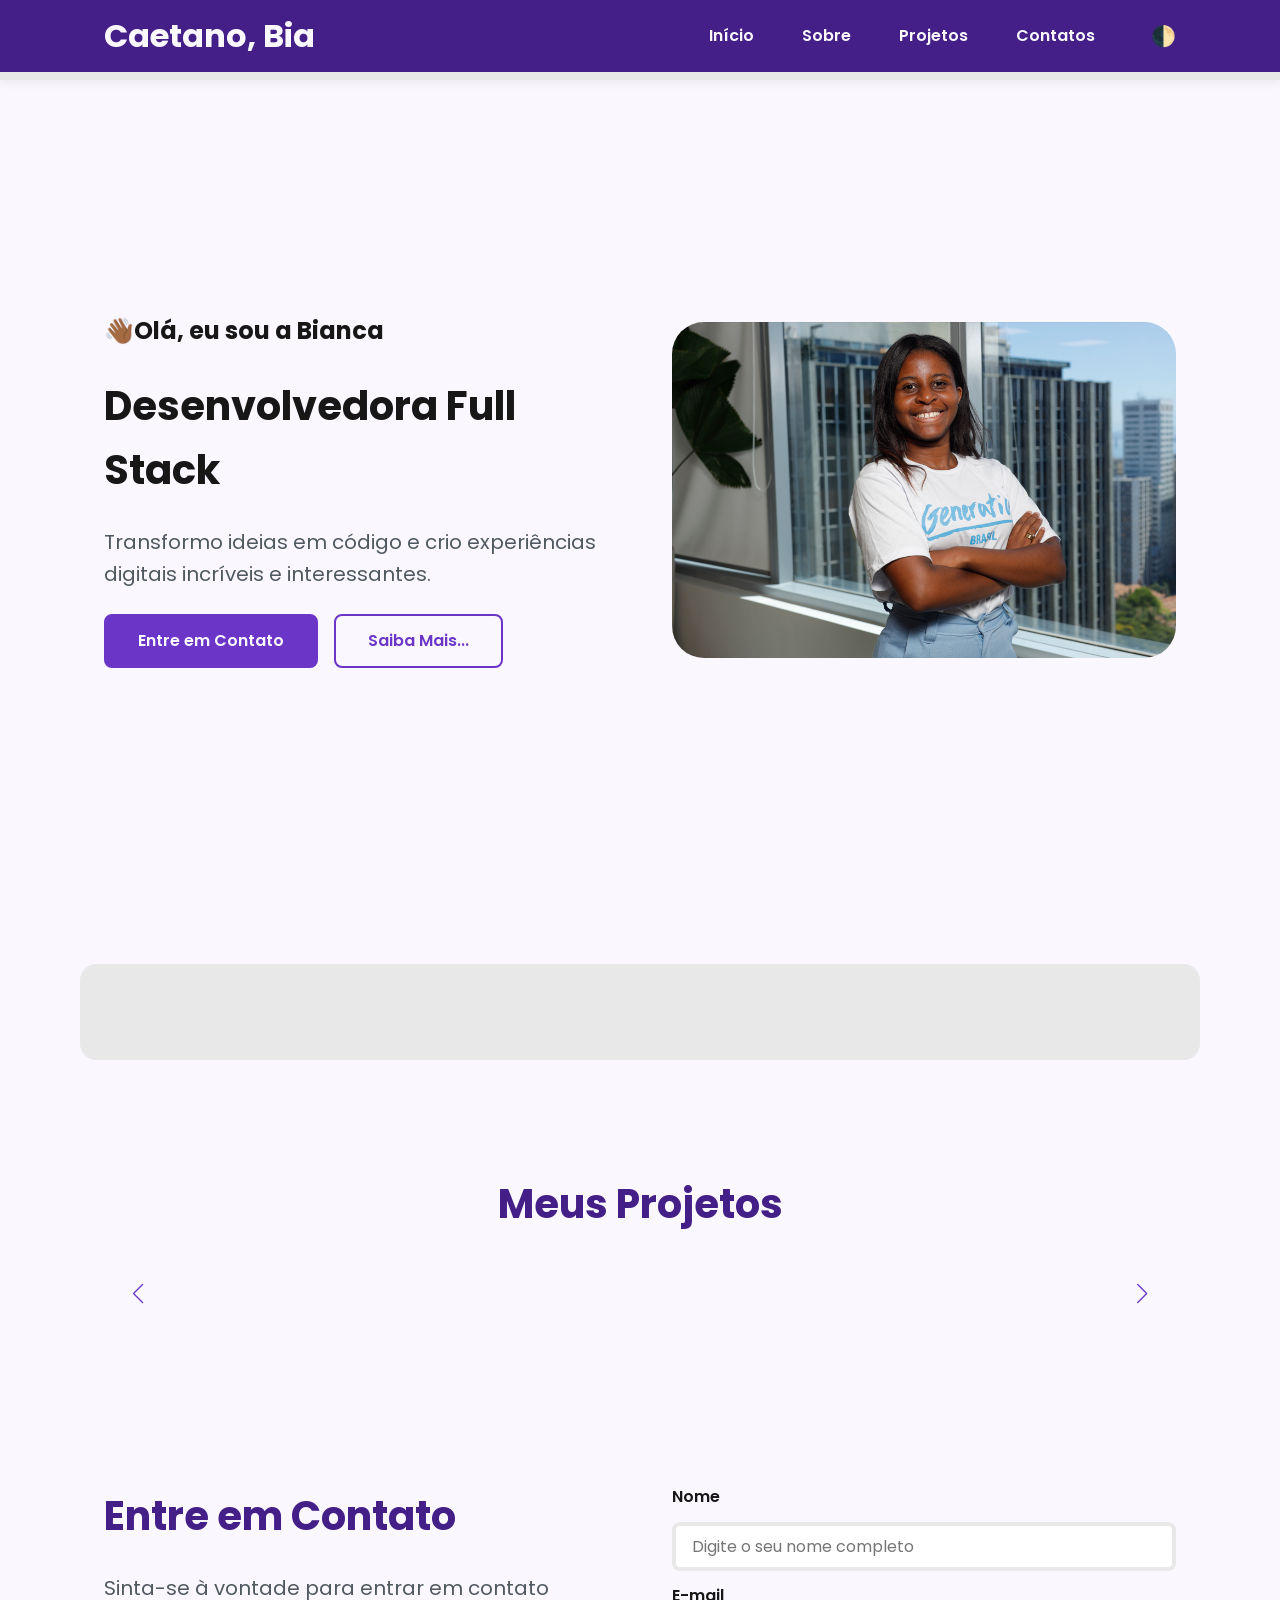
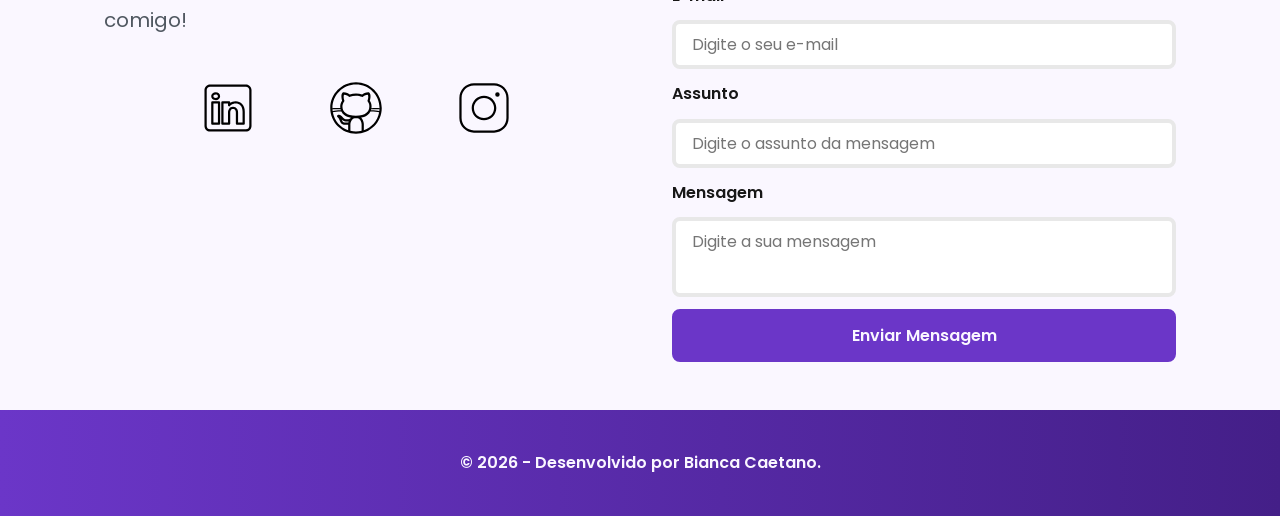
==== commit 9d515dd3: "💄 UI: style: Corrigi legibilidade das fontes no dark mode e fiz uma revisão de código" ====
--- a/index.html
+++ b/index.html
@@ -1,13 +1,8 @@
-<!doctype html>
+<!DOCTYPE html>
 <html lang="pt-br">
   <head>
-    <!-- Fontes do Google -->
-    <!-- utilize a api do google fonts -->
     <link rel="preconnect" href="https://fonts.googleapis.com" />
     <link rel="preconnect" href="https://fonts.gstatic.com" crossorigin />
-
-    <!-- e utilize a fonte do gogle - a fonte poppins -->
-    <!-- Fonte do Google - Poppins -->
     <link
       href="https://fonts.googleapis.com/css2?family=Poppins&display=swap"
       rel="stylesheet"
@@ -27,6 +22,9 @@
     <link rel="icon" type="image/svg+xml" href="./assets/img/favicon.svg" />
     <link rel="import" href="success.html" />
 
+    <!-- SWIPER CSS -->
+<link rel="stylesheet" href="https://cdn.jsdelivr.net/npm/swiper@11/swiper-bundle.min.css">
+
     <!-- CSS principal da página -->
     <link rel="stylesheet" href="./assets/css/style.css" />
 
@@ -40,7 +38,7 @@
     <header>
       <div class="menu-content">
         <!-- Titulo do Cabeçalho -->
-        <a href="index.html" id="titulo">Portfólio</a>
+        <a href="index.html" id="titulo">Caetano, Bia</a>
 
         <!-- Menu de Navegação -->
         <nav>
@@ -58,7 +56,7 @@
             aria-label="Alternar para modo escuro"
           >
             <!-- Ícone será inserido via CSS ou SVG aqui -->
-            <span>🌓</span>
+            <span class="dark-mode">🌓</span>
           </button>
         </nav>
       </div>
@@ -81,126 +79,31 @@
             <a href="#about" class="botao-outline">Saiba Mais...</a>
           </div>
         </article>
-
-        <!-- Imagem da Seção Hero -->
         <figure class="hero-image">
           <img
-            src="./assets/img/avatar_dev_woman.svg"
+            src="./assets/img/bianca-caetano.png"
             alt="Foto do autor do site"
             class="float-animation"
           />
         </figure>
       </section>
-
-      <!-- Seção About -->
       <section id="about" class="section-container about-container">
-        <!-- Imagem da Seção About -->
-        <figure class="about-image">
-          <img
-            src="./assets/img/foto_dev_woman.svg"
-            alt="Foto do perfil do autor"
-          />
-        </figure>
-
-        <!-- Conteúdo da Seção About -->
-        <article class="about-content">
-          <h2>Sobre Mim</h2>
-          <p>
-            Lorem ipsum dolor sit amet consectetur adipisicing elit.
-            Reprehenderit illum officiis expedita quo pariatur magnam, sed
-            accusantium cum atque aspernatur animi totam voluptatibus aliquam
-            suscipit non ab asperiores tenetur accusamus?
-          </p>
-          <p>
-            <!-- mais um paragrafo sobre mim (pitch) -->
-          </p>
-
-          <!-- Links (GitHub + Currículo) e Dados do GitHub -->
-          <div class="about-buttons-data">
-            <!-- Links -->
-            <div class="buttons-container">
-              <a href="#" target="_blank" class="botao">GitHub</a>
-              <a href="#" target="_blank" class="botao-outline">Currículo</a>
-            </div>
-
-            <!-- Dados -->
-            <div class="data-container">
-              <!-- Seguidores -->
-              <div class="data-item">
-                <span class="data-number">100</span>
-                <span class="data-label">Seguidores</span>
-              </div>
-
-              <!-- Repositórios Públicos -->
-              <div class="data-item">
-                <span class="data-number">10</span>
-                <span class="data-label">Repositórios</span>
-              </div>
-            </div>
-          </div>
-        </article>
       </section>
-
-      <!-- Seção Projects -->
       <section id="projects" class="section-container projects-container">
         <h2>Meus Projetos</h2>
-
-        <!-- Swipper Container -->
-        <div class="swipper projects-swipper">
-          <div class="swipper-wrapper">
-            <div class="swipper-slide">
-              <article class="project-card">
-                <!-- Ícone da Tecnologia padrão do Projeto -->
-                <figure class="project-image">
-                  <img
-                    src="./assets/icons/languages/github.svg"
-                    alt="Ícone do GitHub"
-                  />
-                </figure>
-
-                <!-- Conteúdo do Projeto -->
-                <div class="project-content">
-                  <h3>Projeto GitHub</h3>
-                  <p>Projeto desenvolvido no GitHub.</p>
-
-                  <!-- Tags do Projeto -->
-                  <div class="project-tags">
-                    <span class="tag">GitHub</span>
-                  </div>
-
-                  <!-- Links do Projeto -->
-                  <div class="project-buttons">
-                    <a href="#" target="_blank" class="botao botao-sm"
-                      >GitHub</a
-                    >
-
-                    <a href="#" target="_blank" class="botao-outline botao-sm"
-                      >Deploy</a
-                    >
-                  </div>
-                </div>
-              </article>
-            </div>
+        <div class="swiper projects-swiper">
+          <div class="swiper-wrapper">
           </div>
-
-          <!-- Botões de Navegação -->
-          <div class="swipper-button-next"></div>
-          <div class="swipper-button-prev"></div>
-          <!-- paginação do carrossel -->
-
-          <div class="swipper-pagination"></div>
+          <div class="swiper-button-next"></div>
+          <div class="swiper-button-prev"></div>
+          <div class="swiper-pagination"></div>
         </div>
       </section>
-
-      <!-- Seção Contact -->
       <section id="contact" class="section-container contact-container">
-        <!-- Redes Sociais -->
         <article class="contact-info">
           <h2>Entre em Contato</h2>
           <p>Sinta-se à vontade para entrar em contato comigo!</p>
-
           <div class="social-container">
-            <!-- Links para as Redes Sociais -->
             <a
               href="#"
               target="_blank"
@@ -229,23 +132,13 @@
                 alt="Link para o Instagram"
               />
             </a>
-            <!-- Rede Extra -->
-            <!-- <a
-              href="#"
-              target="_blank"
-              class="social-icon"
-              aria-label=""
-            >
-              <img
-                src="./assets/icons/social/___.svg"
-                alt="Link para o "
-              />
-            </a> -->
           </div>
         </article>
+        <form id="formulario" action="https://formsubmit.co/a526594d9c9fbc2e512ac5527769fab7" method="POST">
+          <input type="hidden" name="_next" value="http://localhost:5500/success.html"> 
+          <input type="hidden" name="_captcha" value="false">
+          
 
-        <!-- Formulário de Contato -->
-        <form id="formulario">
           <label for="nome"> Nome </label>
           <input
             id="nome"
@@ -285,8 +178,8 @@
         </form>
       </section>
     </main>
-
-    <!-- Rodapé da Página -->
     <footer>&copy; 2026 - Desenvolvido por Bianca Caetano.</footer>
+<script src="https://cdn.jsdelivr.net/npm/swiper@11/swiper-bundle.min.js"></script>
+   <script src="./assets/js/script.js"></script>
   </body>
 </html>
--- a/assets/css/style.css
+++ b/assets/css/style.css
@@ -1,73 +1,72 @@
-/* Reset do Navegador */
-
 * {
   margin: 0;
   padding: 0;
   box-sizing: border-box;
-  font-family: "Poppins", sans-serif;
+  font-family: 'Poppins', sans-serif;
   font-weight: 400;
-  /*essa geralmente é regular*/
   text-decoration: none;
   outline: none;
-}
-
-/* Variáveis */
+}    
+
 :root {
-  /* Paleta de Cores - Purple */
-  --purple-50: #f4eaff;
-  --purple-100: #e9dcfa;
-  --purple-200: #cdb3f0;
-  --purple-300: #b186e5;
-  --purple-400: #9460db;
-  --purple-500: #6b36c8;
-  --purple-600: #5b2ca0;
-  --purple-700: #4c2177;
-  --purple-800: #441f88;
-  --purple-900: #2a0e4d;
-  --purple-950: #1a0730;
-
-  /* Cores Neutras */
-  --gray-200: #e8e8e8;
-  --gray-400: #505861;
-  --black: #171717;
-  --white: #faf7ff;
-
-  /* Cores de Estado */
-  --error: #e63946;
-
-  /* Sombras */
-  --shadow-sm: 0 0.25rem 0.5rem rgba(0, 0, 0, 0.05);
-  --shadow-md: 0 0.25rem 0.75rem rgba(107, 54, 200, 0.3);
-  --shadow-lg: 0 0.5rem 1.5rem rgba(107, 54, 200, 0.2);
-
-  /* Espaçamentos */
-  --spacing-xs: 0.5rem;
-  --spacing-sm: 1rem;
-  --spacing-md: 1.5rem;
-  --spacing-lg: 2rem;
-  --spacing-xl: 3rem;
-  --spacing-2xl: 4rem;
-
-  /* Tamanhos de Fonte */
-  --text-sm: 0.75rem;
-  --text-base: 1rem;
-  --text-lg: 1.25rem;
-  --text-xl: 1.5rem;
-  --text-2xl: 2rem;
-  --text-3xl: 2.5rem;
-
-  /* Border Radius */
-  --radius-sm: 0.25rem;
-  --radius-md: 0.5rem;
-  --radius-lg: 1rem;
-  --radius-xl: 2rem;
-  --radius-full: 50%;
-
-  /* Animação Padrão */
-  --transition-default: all 0.3s ease;
-}
-
-/* Configurações Básicas */
+    --purple-50: #f4eaff;
+    --purple-100: #e9dcfa;
+    --purple-200: #cdb3f0;
+    --purple-300: #b186e5;
+    --purple-400: #9460db;
+    --purple-500: #6b36c8;
+    --purple-600: #5b2ca0;
+    --purple-700: #4c2177;
+    --purple-800: #441f88;
+    --purple-900: #2a0e4d;
+    --purple-950: #1a0730;
+
+    --gray-200: #e8e8e8;
+    --gray-400: #505861;
+    --black: #171717;
+    --white: #FAF7FF;
+
+    --error: #e63946;
+
+    --shadow-sm: 0 0.25rem 0.5rem rgba(0, 0, 0, 0.05);
+    --shadow-md: 0 0.25rem 0.75rem rgba(107, 54, 200, 0.3);
+    --shadow-lg: 0 0.5rem 1.5rem rgba(107, 54, 200, 0.2);
+
+    --spacing-xs: 0.5rem;
+    --spacing-sm: 1rem;
+    --spacing-md: 1.5rem;
+    --spacing-lg: 2rem;
+    --spacing-xl: 3rem;
+    --spacing-2xl: 4rem;
+
+    --text-sm: 0.75rem;
+    --text-base: 1rem;
+    --text-lg: 1.25rem;
+    --text-xl: 1.5rem;
+    --text-2xl: 2rem;
+    --text-3xl: 2.5rem;
+
+    --radius-sm: 0.25rem;
+    --radius-md: 0.5rem;
+    --radius-lg: 1rem;
+    --radius-xl: 2rem;
+    --radius-full: 50%;
+
+    --transition-default: all 0.3s ease;
+}
+
+body.dark-theme {
+    --white: #171717;
+    --black: #FAF7FF;
+    --gray-200: #2a2a2a;
+    --gray-400: #a0a0a0;
+    --purple-50: #2a0e4d;
+}
+
+body.dark-theme h1,
+body.dark-theme h2 {
+    color: #FAF7FF;
+}
 
 html {
   scroll-behavior: smooth;
@@ -79,25 +78,38 @@
   min-height: 100vh;
   background-color: var(--white);
   line-height: 1.6;
-  /*espaçamento entre linhas - tipo espaçamento do Word*/
   color: var(--black);
 }
 
-/* Configuração da Main */
 main {
   flex: 1;
 }
 
-/* Configurações das Seções - Base Comum */
+.skip-link {
+  position: absolute;
+  top: -100px;
+  left: 0;
+  background: var(--purple-500);
+  color: var(--white);
+  padding: var(--spacing-sm);
+  z-index: 2000;
+  transition: top 0.3s ease;
+  font-weight: 600;
+  border-radius: 0 0 var(--radius-md) 0;
+}
+
+.skip-link:focus {
+  top: 0;
+  outline: 2px solid var(--white);
+  outline-offset: -4px;
+}
 
 .section-container {
   max-width: 70rem;
   margin: 0 auto;
-  padding: var(--spacing-xl) var(--space-md);
+  padding: var(--spacing-xl) var(--spacing-md);
   scroll-margin-top: 6rem;
 }
-
-/* Botões */
 
 .buttons-container {
   display: flex;
@@ -126,7 +138,6 @@
 .botao:hover {
   border-color: var(--purple-800);
   background-color: var(--purple-800);
-  /* color: var(--white); */
   box-shadow: var(--shadow-md);
   transform: translateY(-0.25rem);
 }
@@ -143,8 +154,6 @@
   color: var(--white);
   transform: translateY(-0.25rem);
 }
-
-/* Botões pequenos - Card Projetos */
 
 .botao.botao-sm,
 .botao-outline.botao-sm {
@@ -155,21 +164,20 @@
   font-size: var(--text-sm);
 }
 
-/* Secção Header - configuraremos o Cabeçalho e Menu */
-
 header {
   position: sticky;
   top: 0;
   z-index: 1000;
+  width: 100%;
   height: 5rem;
-  border-bottom: var(--spacing-xs) solid var(--gray-20);
+  border-bottom: var(--spacing-xs) solid var(--gray-200);
   box-shadow: var(--shadow-sm);
   background-color: var(--purple-800);
 }
 
 header a {
   font-weight: 600;
-  color: var(--white);
+  color: #FAF7FF;
   transition: color 0.3s ease;
 }
 
@@ -192,17 +200,32 @@
   padding: 0 var(--spacing-md);
 }
 
+header nav {
+  display: flex;
+  align-items: center;
+  gap: var(--spacing-xl);
+}
+
 .menu-list {
   display: flex;
   gap: var(--spacing-lg);
   list-style: none;
 }
 
+.theme-btn {
+  background: none;
+  border: none;
+  cursor: pointer;
+  font-size: var(--text-lg);
+  display: flex;
+  align-items: center;
+  justify-content: center;
+  transition: var(--transition-default);
+}
+
 .menu-list a {
   padding: var(--spacing-xs);
 }
-
-/* Configuração da Seção Hero */
 
 .hero-container {
   display: flex;
@@ -216,6 +239,7 @@
   flex: 1;
   flex-direction: column;
   gap: var(--spacing-md);
+
 }
 
 .hero-content span {
@@ -247,10 +271,8 @@
   border-radius: var(--radius-xl);
 }
 
-/* Animação meu povo */
-/* Animação Flutuante */
-
 @keyframes float {
+  
   0%,
   100% {
     transform: translateY(0);
@@ -259,90 +281,87 @@
   50% {
     transform: translateY(-1.25rem);
   }
+
 }
 
 .float-animation {
   animation: float 3s ease-in-out infinite;
 }
 
-/* About */
-
 .about-container {
-  display: flex;
-  align-items: center;
-  gap: var(--spacing-2xl);
-  margin: var(--spacing-2xl) auto;
-  border-radius: var(--radius-lg);
-  background-color: var(--gray-200);
+    display: flex;
+    align-items: center;
+    gap: var(--spacing-2xl);
+    margin: var(--spacing-2xl) auto;
+    border-radius: var(--radius-lg);
+    background-color: var(--gray-200);
 }
 
 .about-image {
-  flex: 0 0 17.5rem;
+    flex: 0 0 17.5rem;
 }
 
 .about-image img {
-  width: 100%;
-  border: 0.35rem solid var(--purple-500);
-  border-radius: var(--radius-full);
-  box-shadow: var(--shadow-lg);
+    width: 100%;
+    border: 0.35rem solid var(--purple-500);
+    border-radius: var(--radius-full);
+    box-shadow: var(--shadow-lg);
 }
 
 .about-content h2,
 .projects-container h2,
 .contact-info h2 {
-  margin-bottom: var(--spacing-md);
-  font-size: var(--text-3xl);
-  font-weight: 700;
-  color: var(--purple-800);
+    margin-bottom: var(--spacing-md);
+    font-size: var(--text-3xl);
+    font-weight: 700;
+    color: var(--purple-800);
 }
 
 .about-content p {
-  margin-bottom: var(--spacing-sm);
-  text-align: justify;
+    margin-bottom: var(--spacing-sm);
+    text-align: justify;
 }
 
 .about-buttons-data {
-  display: flex;
-  justify-content: space-between;
-  align-items: center;
-  gap: var(--spacing-lg);
-  margin-top: var(--spacing-lg);
+    display: flex;
+    justify-content: space-between;
+    align-items: center;
+    gap: var(--spacing-lg);
+    margin-top: var(--spacing-lg);
 }
 
 .about-buttons-data .botao {
-  margin-right: auto;
+    margin-right: auto;
 }
 
 .data-container {
-  display: flex;
-  gap: var(--spacing-lg);
-  margin-top: 0;
+    display: flex;
+    gap: var(--spacing-lg);
+    margin-top: 0;
 }
 
 .data-item {
-  display: flex;
-  flex-direction: column;
-  align-items: center;
+    display: flex;
+    flex-direction: column;
+    align-items: center;
 }
 
 .data-number {
-  font-size: var(--text-xl);
-  font-weight: 700;
-  text-align: center;
-  color: var(--purple-500);
+    font-size: var(--text-xl);
+    font-weight: 700;
+    text-align: center;
+    color: var(--purple-500);
 }
 
 .data-label {
-  font-size: var(--text-base);
-  text-align: center;
-  color: var(--gray-400);
-}
-
-/* Projects */
+    font-size: var(--text-base);
+    text-align: center;
+    color: var(--gray-400);
+}
 
 .projects-container {
   scroll-margin-top: 3rem;
-  margin: var(--spacing-2xl) auto;
+  margin: var(--spacing-2xl) auto; 
   text-align: center;
 }
 
@@ -353,7 +372,6 @@
   overflow: hidden;
 }
 
-/* Card Projetos */
 .project-card {
   display: flex;
   flex-direction: column;
@@ -367,7 +385,7 @@
   transition: var(--transition-default);
 }
 
-.projects-card:hover {
+.project-card:hover {
   box-shadow: var(--shadow-lg);
 }
 
@@ -377,11 +395,7 @@
   align-items: center;
   width: 100%;
   height: 10rem;
-  background: linear-gradient(
-    135deg,
-    var(--purple-50) 0%,
-    var(--purple-100) 100%
-  );
+  background: linear-gradient(135deg, var(--purple-50) 0%, var(--purple-100) 100%);
 }
 
 .project-image img {
@@ -408,19 +422,20 @@
 }
 
 .project-content p {
+  flex: 1;
   margin-bottom: var(--spacing-sm);
   font-size: var(--text-base);
-  color: var(--gray-400);
+  color: var(--gray-400)
 }
 
 .project-tags {
   display: flex;
   flex-wrap: wrap;
-  gap: var(--spacing-xs);
+  gap: var(--spacing-xs)
 }
 
 .tag {
-  padding: 0.375rem;
+  padding: 0.375rem 0.75rem;
   border-radius: var(--radius-sm);
   background-color: var(--purple-100);
   font-size: var(--text-sm);
@@ -437,103 +452,572 @@
 }
 
 .swiper-wrapper {
-  align-items: stretch;
+    align-items: stretch;
 }
 
 .swiper-slide {
-  display: flex;
-  height: auto;
-}
-
-/* Botões do Swiper (navegação) */
+    display: flex;
+    height: auto;
+}
 
 .swiper-button-next,
 .swiper-button-prev {
-  width: 3rem;
-  height: 3rem;
+    width: 3rem;
+    height: 3rem;
 }
 
 .swiper-button-next:after,
 .swiper-button-prev:after {
-  font-size: var(--text-lg);
-  color: var(--purple-500);
+    font-size: var(--text-lg);
+    color: var(--purple-500);
 }
 
 .swiper-button-next:hover:after,
 .swiper-button-prev:hover:after {
-  color: var(--purple-800);
-}
-
-/* Indicadores de paginação */
+    color: var(--purple-800);
+}
 
 .swiper-pagination-bullet {
-  width: 0.75rem;
-  height: 0.75rem;
-  background-color: var(--gray-200);
-  opacity: 1;
+    width: 0.75rem;
+    height: 0.75rem;
+    background-color: var(--gray-200);
+    opacity: 1;
 }
 
 .swiper-pagination-bullet-active {
-  width: var(--spacing-lg);
-  border-radius: var(--radius-sm);
-  background-color: var(--purple-500);
-}
-
-/* Footer */
+    width: var(--spacing-lg);
+    border-radius: var(--radius-sm);
+    background-color: var(--purple-500);
+}
+
+.contact-container {
+  display: grid;
+  grid-template-columns: 1fr 1fr;
+  gap: var(--spacing-2xl);
+}
+
+.contact-info h2{
+  margin-bottom: var(--spacing-md);
+}
+
+.contact-info p{
+  margin-bottom: var(--spacing-lg);
+}
+
+.social-container {
+  display: flex;
+  justify-content: center;
+  gap: var(--spacing-xl);
+}
+
+.social-icon {
+  width: 5rem;
+  height: 5rem;
+  padding: 0.75rem;
+  border-radius: var(--radius-md);
+  transition: var(--transition-default);
+}
+
+.social-icon img{
+  width: 100%;
+  filter: brightness(0) saturate(100%);
+  transition: filter 0.3s ease;
+}
+
+.social-icon img:hover {
+  filter: brightness(0) 
+          saturate(100%) 
+          invert(42%) 
+          sepia(93%) 
+          saturate(1352%) 
+          hue-rotate(243deg) 
+          brightness(79%) 
+          contrast(91%);
+}
+
+form {
+  display: flex;
+  flex-direction: column;
+  gap: 0.75rem;
+}
+
+form label {
+  font-size: var(--text-base);
+  font-weight: 600;
+}
+
+form input,
+form textarea {
+  width: 100%;
+  padding: 0.5rem var(--spacing-sm);
+  border: 0.25rem solid var(--gray-200);
+  border-radius: var(--radius-md);
+  font-family: inherit;
+  font-size: var(--text-base);
+  transition: border-color 0.3s ease;
+}
+
+form input:focus,
+form textarea:focus {
+  border-color: var(--purple-500);
+  outline: none
+}
+
+form textarea {
+  min-height: 5rem;
+  resize: none;
+}
+
+form span {
+  margin-top: -0.75rem;
+  font-size: var(--text-sm);
+  color: var(--error);
+}
 
 footer {
-  padding: 2.5rem;
-  background: linear-gradient(to right, var(--purple-500), var(--purple-800));
-  font-weight: 600;
-  text-align: center;
-  color: var(--white);
-}
-
-/* Página Success */
+    padding: 2.5rem;
+    background: linear-gradient(to right, var(--purple-500), var(--purple-800));
+    font-weight: 600;
+    text-align: center;
+    color: #FAF7FF;
+}
 
 .success-container {
-  display: flex;
-  flex-direction: column;
-  justify-content: center;
-  align-items: center;
-  width: 100%;
-  min-height: calc(100vh - 12.5rem);
-  padding: var(--spacing-xl) var(--spacing-md);
+    display: flex;
+    flex-direction: column;
+    justify-content: center;
+    align-items: center;
+    width: 100%;
+    min-height: calc(100vh - 12.5rem);
+    padding: var(--spacing-xl) var(--spacing-md);
 }
 
 .success-content {
-  display: flex;
-  flex-direction: column;
-  align-items: center;
-  gap: var(--spacing-md);
-  max-width: 37.5rem;
-  text-align: center;
+    display: flex;
+    flex-direction: column;
+    align-items: center;
+    gap: var(--spacing-md);
+    max-width: 37.5rem;
+    text-align: center;
 }
 
 .success-content h1 {
-  font-size: var(--text-3xl);
-  font-weight: 700;
-  color: var(--purple-800);
+    font-size: var(--text-3xl);
+    font-weight: 700;
+    color: var(--purple-800);
 }
 
 .success-content h2 {
-  font-size: var(--text-lg);
-  color: var(--gray-400);
+    font-size: var(--text-lg);
+    color: var(--gray-400);
 }
 
 .success-icon {
-  display: flex;
-  align-items: center;
-  justify-content: center;
-  width: 7.5rem;
-  height: 7.5rem;
-  border-radius: var(--radius-full);
-  background-color: var(--purple-100);
+    display: flex;
+    align-items: center;
+    justify-content: center;
+    width: 7.5rem;
+    height: 7.5rem;
+    border-radius: var(--radius-full);
+    background-color: var(--purple-100);
 }
 
 .success-icon img {
-  width: 6rem;
-  height: 6rem;
-  filter: brightness(0) saturate(100%) invert(11%) sepia(69%) saturate(3759%)
-    hue-rotate(256deg) brightness(101%) contrast(96%);
-}
+    width: 6rem;
+    height: 6rem;
+    filter: brightness(0) 
+            saturate(100%) 
+            invert(11%) 
+            sepia(69%) 
+            saturate(3759%) 
+            hue-rotate(256deg) 
+            brightness(101%) 
+            contrast(96%);
+}
+
+@media screen and (max-width: 1024px) {
+   
+    .section-container {
+        padding: var(--spacing-lg) var(--spacing-md);
+    }
+
+    .section-container h1 {
+        font-size: var(--text-3xl);
+    }
+
+    .section-container h2 {
+        font-size: var(--text-2xl);
+    }
+
+    .section-container p  {
+        font-size: var(--text-base);
+    }
+
+    .section-container span {
+        font-size: var(--text-lg);
+    }
+
+    .success-content h1 {
+        font-size: var(--text-3xl);
+    }
+
+    .success-content h2 {
+        font-size: var(--text-lg); 
+    }
+
+    #titulo {
+        font-size: var(--text-xl); 
+    }
+
+    @media (max-width: 768px) {
+        .menu-list {
+            display: none;
+        }
+    }
+
+    .hero-container {
+        flex-direction: column-reverse;
+        gap: var(--spacing-lg);
+        min-height: 60vh;
+        text-align: center;
+    }
+
+    .hero-content,
+    .hero-image {
+        width: 90%;
+    }
+
+    .hero-image img {
+        object-fit: cover;
+    }
+
+    .buttons-container {
+        justify-content: center;
+        width: 100%;
+    }
+
+    .hero-container .botao,
+    .hero-container .botao-outline {
+        padding: 0.75rem 1.5rem;
+        font-size: var(--text-base);
+        white-space: nowrap;
+    }
+
+    .about-container {
+        flex-direction: column;
+        gap: var(--spacing-md);
+        margin: var(--spacing-lg);
+        padding: var(--spacing-lg);
+    }
+
+    .about-image {
+        flex: 0 0 auto;
+        width: 100%;
+        display: flex;
+        justify-content: center;
+    }
+
+    .about-image img {
+        max-width: 16rem;
+        width: 100%;
+    }
+
+    .about-content {
+        width: 100%;
+    }
+
+    .about-buttons-data {
+        flex-direction: column;
+        gap: var(--spacing-md);
+        align-items: stretch;
+    }
+
+    .about-buttons-data .botao {
+        margin-right: 0;
+    }
+
+    .data-container {
+        justify-content: center;
+        width: 100%;
+    }
+
+    .projects-container {
+        margin: var(--spacing-lg) auto 0;
+    }
+
+    .projects-swiper {
+        margin: 0;
+        padding: var(--spacing-sm) var(--spacing-lg) 2.5rem;
+    }
+
+    .project-card {
+        width: 100%;
+        height: 30rem;
+        min-height: 30rem;
+        max-height: 30rem;
+        max-width: 100%;
+    }
+
+    .project-content {
+        display: flex;
+        flex-direction: column;
+        justify-content: space-between;
+        height: 100%;
+    }
+
+    .project-content p {
+        flex: 1;
+        overflow: hidden;
+    }
+
+    .project-tags {
+        min-height: 2.5rem;
+        align-items: flex-start;
+    }
+
+    .swiper-wrapper {
+        align-items: stretch;
+    }
+
+    .swiper-slide {
+        display: flex;
+        justify-content: center;
+        align-items: stretch;
+        height: auto;
+    }
+
+    .swiper-button-next,
+    .swiper-button-prev {
+        display: none;
+    }
+
+    .contact-container {
+        grid-template-columns: 1fr;
+        gap: var(--spacing-lg);
+        width: 90%;
+        margin: 0 auto;
+    }
+
+    .success-container {
+        padding: var(--spacing-xl) var(--spacing-md);
+        min-height: calc(100vh - 10rem);
+    }
+
+    .success-content {
+        gap: var(--spacing-lg);
+        max-width: 35rem;
+    }
+
+    .success-icon {
+        width: 6rem;
+        height: 6rem;
+    }
+
+    .success-icon img {
+        width: 5rem;
+        height: 5rem;
+    }
+}
+
+@media screen and (max-width: 480px) {
+
+    .section-container {
+        padding: var(--spacing-md) var(--spacing-sm);
+    }
+
+    .section-container h1 {
+        font-size: var(--text-xl);
+    }
+
+    .section-container h2 {
+        font-size: var(--text-xl);
+    }
+
+    .section-container p {
+        font-size: var(--text-base);
+    }
+
+    .section-container span {
+        font-size: var(--text-lg);
+    }
+
+    .success-content h1 {
+        font-size: var(--text-xl);
+    }
+
+    .success-content h2 {
+        font-size: var(--text-base);
+    }
+
+    #titulo {
+        font-size: var(--text-xl);
+    }
+
+    .menu-list {
+        display: none;
+    }
+
+    .hero-container {
+        gap: var(--spacing-sm);
+    }
+
+    .hero-content {
+        gap: var(--spacing-xs);
+        width: 100%;
+    }
+
+    .buttons-container {
+        flex-direction: column;
+        gap: 0.75rem;
+        width: 100%;
+    }
+
+    .buttons-container .botao,
+    .buttons-container .botao-outline {
+        width: 100%;
+    }
+
+    .hero-container .botao,
+    .hero-container .botao-outline {
+        padding: 0.75rem 1rem;
+        font-size: var(--text-base);
+        white-space: nowrap;
+    }
+
+    .hero-image {
+        width: 100%;
+    }
+
+    .hero-image img {
+        max-width: 20rem;
+    }
+
+    .about-container {
+        margin: var(--spacing-lg) 0.5rem;
+        padding: var(--spacing-md);
+    }
+
+    .about-image img {
+        max-width: 14rem;
+    }
+
+    .about-buttons-data .botao,
+    .about-buttons-data .botao-outline {
+        width: 100%;
+        padding: 0.75rem var(--spacing-lg);
+        font-size: var(--text-base);
+        text-align: center;
+    }
+
+    .data-number {
+        font-size: var(--text-lg);
+    }
+
+    .data-label {
+        font-size: var(--text-sm);
+    }
+
+    .projects-container {
+        margin: var(--spacing-lg) auto 0;
+    }
+
+    .projects-swiper {
+        position: relative;
+        margin: 0;
+        padding: var(--spacing-sm) 0 2rem 0;
+        overflow: visible;
+    }
+
+    .project-card {
+        width: 100%;
+        height: 20rem;
+        max-width: 20rem;
+    }
+
+    .project-image {
+        height: 10rem;
+    }
+
+    .project-content {
+        padding: var(--spacing-md);
+    }
+
+    .project-content h3 {
+        font-size: var(--text-lg);
+    }
+
+    .project-content p {
+        font-size: var(--text-base);
+    }
+
+    .contact-container {
+        width: 100%;
+    }
+
+    .contact-info p {
+        margin-bottom: var(--spacing-md);
+    }
+
+    .social-container {
+        flex-wrap: wrap;
+        gap: var(--spacing-lg);
+        margin-bottom: var(--spacing-xs);
+    }
+
+    .social-icon {
+        width: 4rem;
+        height: 4rem;
+    }
+
+    form {
+        gap: var(--spacing-sm);
+    }
+
+    form label {
+        font-size: var(--text-base);
+    }
+
+    form input,
+    form textarea {
+        padding: 0.75rem;
+        font-size: var(--text-base);
+    }
+
+    form button {
+        padding: 0.75rem var(--spacing-md);
+        font-size: var(--text-base);
+    }
+
+    footer {
+        padding: var(--spacing-md) var(--spacing-sm);
+        font-size: var(--text-sm);
+    }
+    
+    .success-container {
+        padding: var(--spacing-lg) var(--spacing-sm);
+        min-height: calc(100vh - 8rem);
+    }
+
+    .success-content {
+        gap: var(--spacing-md);
+        max-width: 100%;
+        padding: 0 var(--spacing-sm);
+    }
+
+    .success-icon {
+        width: 5rem;
+        height: 5rem;
+    }
+
+    .success-icon img {
+        width: 4rem;
+        height: 4rem;
+    }
+
+    .success-content .botao {
+        width: 100%;
+        max-width: 20rem;
+        padding: 0.75rem var(--spacing-lg);
+    }
+
+}
